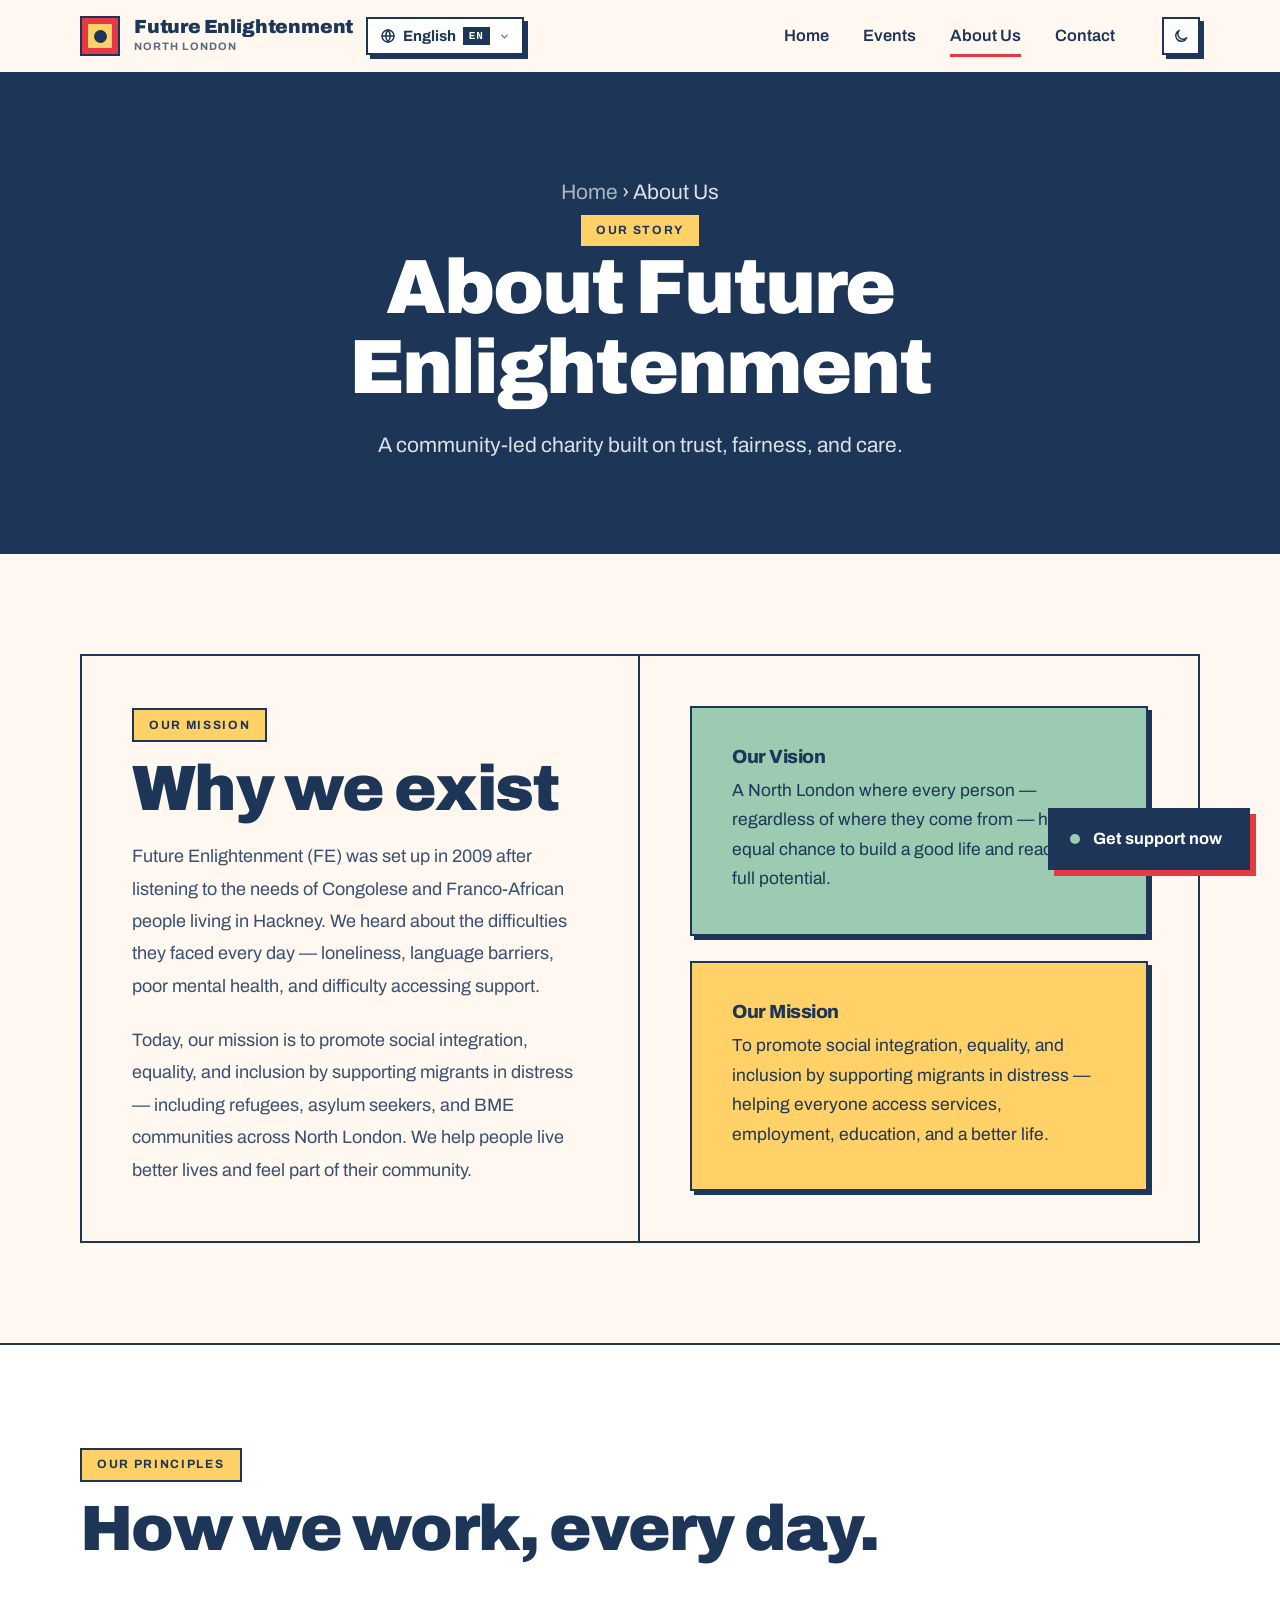
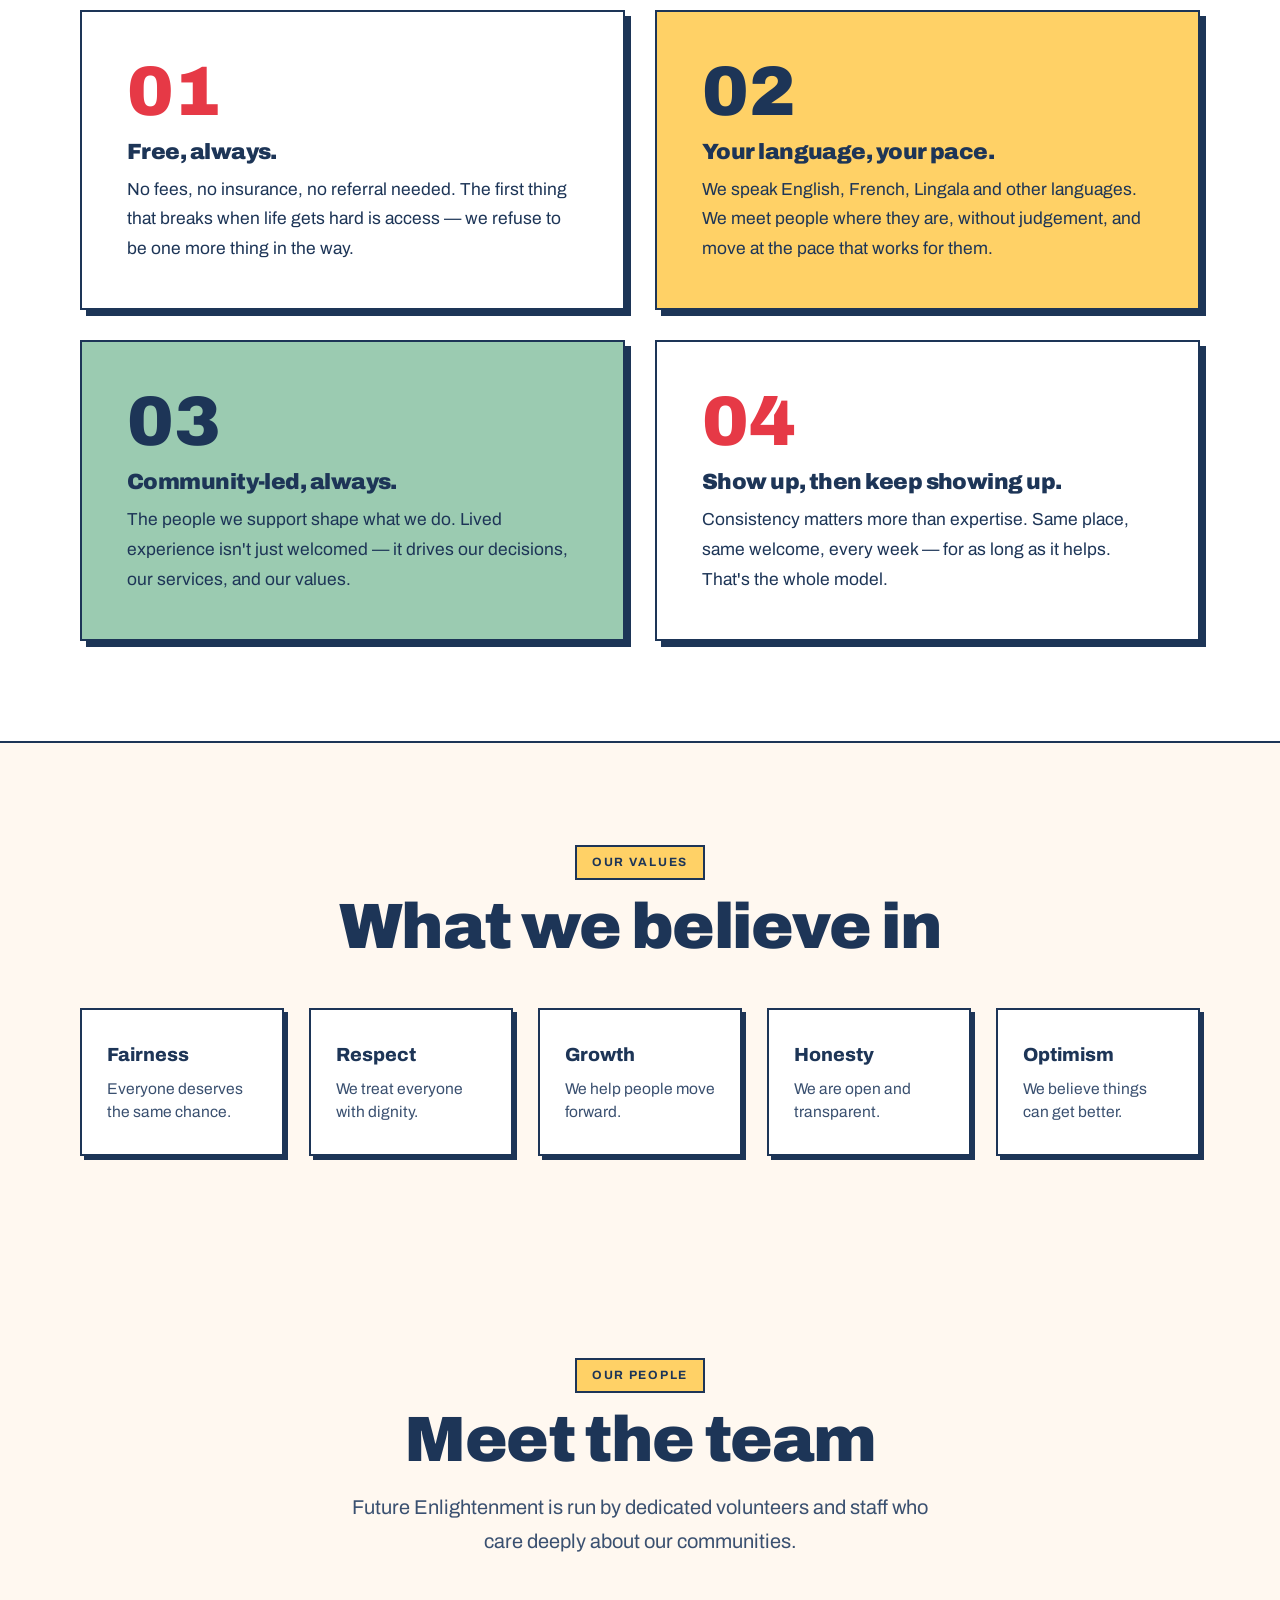
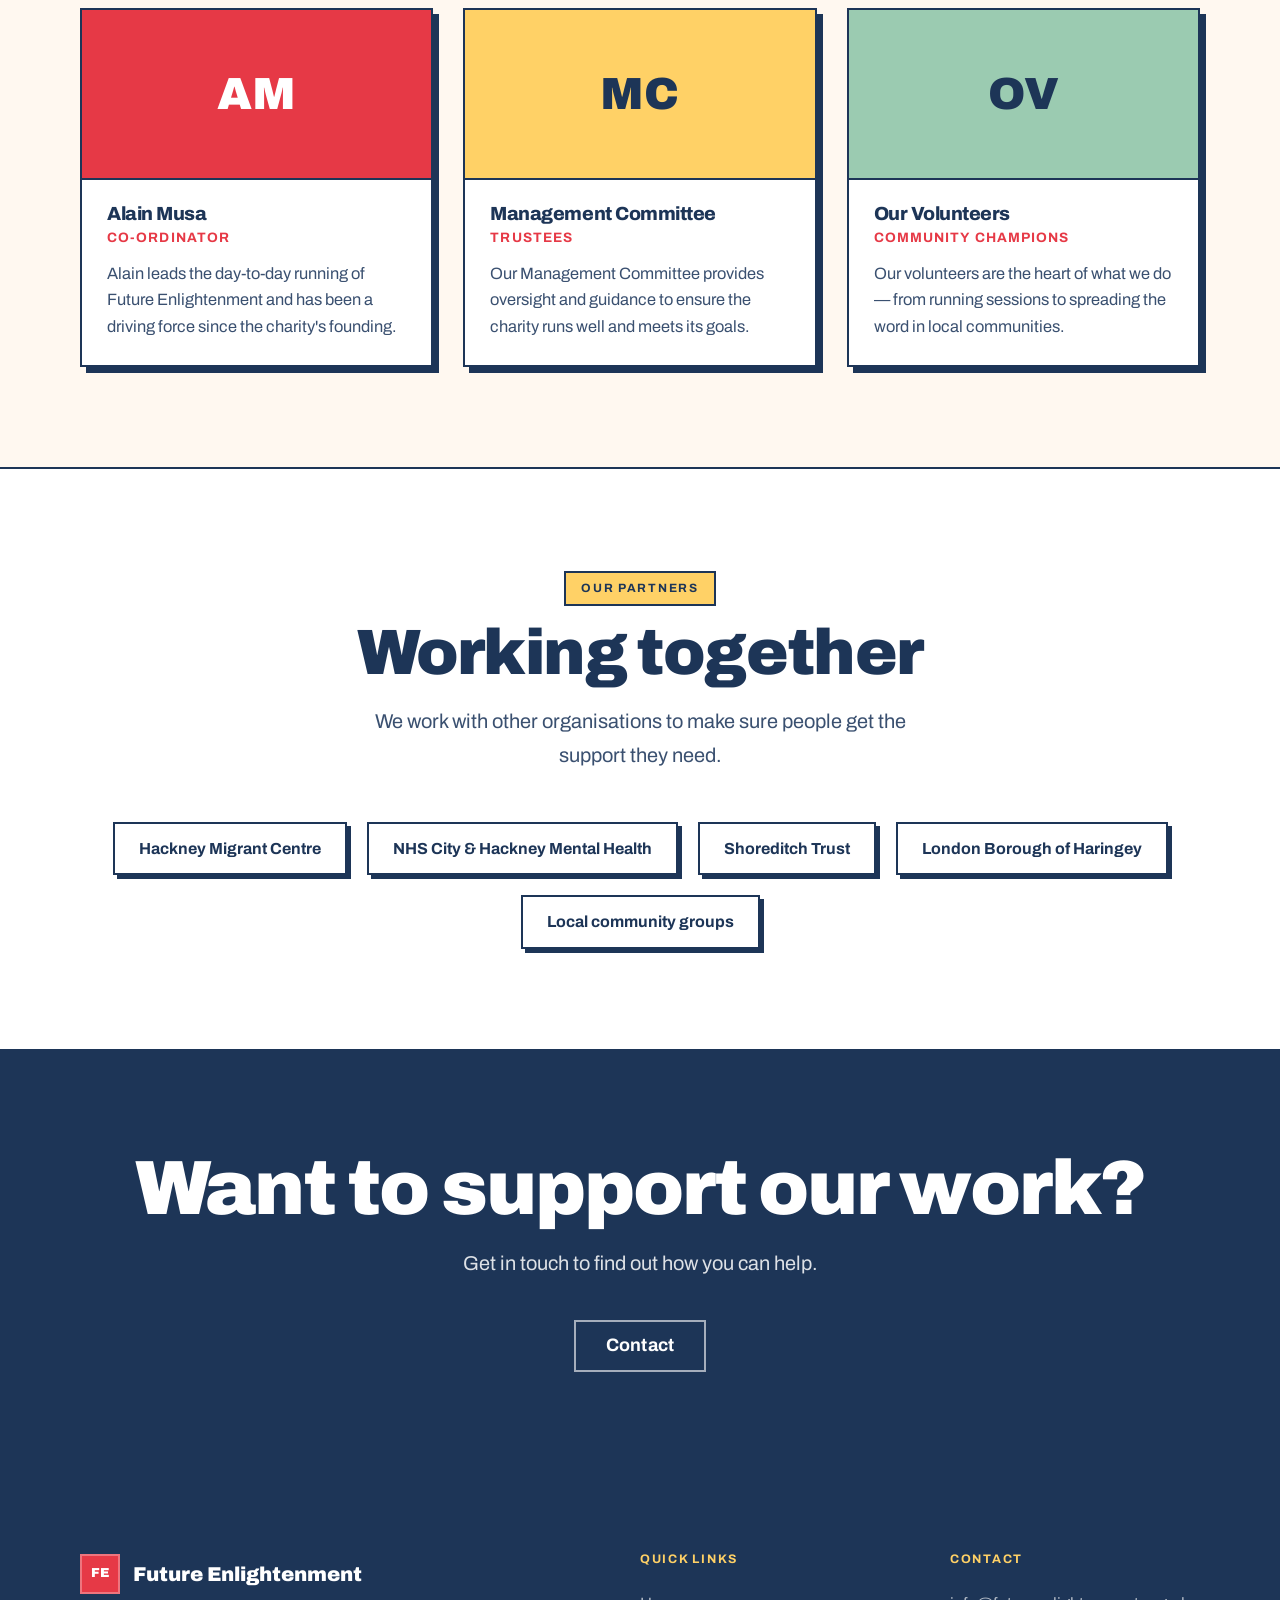
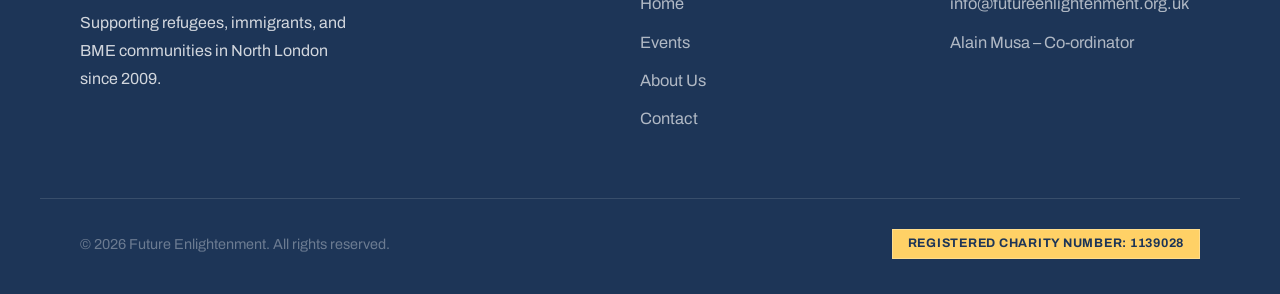
==== about.html @ 62caa4d7 "Accessibility: color contrast fixes and skip-to-content link Color scheme (WCAG AA compliance): - Ad" ====
<!DOCTYPE html>
<html lang="en">
<head>
  <meta charset="UTF-8" />
  <meta name="viewport" content="width=device-width, initial-scale=1.0" />
  <meta name="description" content="About Future Enlightenment – our story, our values, and the people behind the charity supporting vulnerable communities in North London." />
  <title>About Us – Future Enlightenment</title>
  <link rel="preconnect" href="https://fonts.googleapis.com" />
  <link rel="preconnect" href="https://fonts.gstatic.com" crossorigin />
  <link href="https://fonts.googleapis.com/css2?family=Archivo:wght@400;600;700;800;900&display=swap" rel="stylesheet" />
  <link rel="stylesheet" href="css/style.css?v=4" />
</head>
<body>
  <a class="skip-link" href="#main-content">Skip to main content</a>

  <header class="site-header">
    <nav class="main-nav" aria-label="Main navigation">
      <div class="nav-left">
        <a href="index.html" class="nav-brand" aria-label="Future Enlightenment – Home">
          <span class="brand-mark" aria-hidden="true"></span>
          <span class="brand-name-wrap">
            <span class="brand-name">Future Enlightenment</span>
            <span class="brand-tagline" data-i18n="nav_tagline">North London</span>
          </span>
        </a>
        <div class="lang-switcher" id="lang-switcher">
          <button class="lang-trigger" id="lang-trigger" aria-haspopup="listbox" aria-expanded="false" aria-label="Language: English" title="Choose your language">
            <svg viewBox="0 0 24 24" width="16" height="16" fill="none" stroke="currentColor" stroke-width="2.2" stroke-linecap="round" stroke-linejoin="round" aria-hidden="true"><circle cx="12" cy="12" r="9"/><path d="M3 12h18"/><path d="M12 3a14 14 0 0 1 0 18"/><path d="M12 3a14 14 0 0 0 0 18"/></svg>
            <span class="lang-native" id="lang-native">English</span>
            <span class="lang-code" id="lang-code" aria-hidden="true">EN</span>
            <svg viewBox="0 0 24 24" width="11" height="11" fill="none" stroke="currentColor" stroke-width="2.8" stroke-linecap="round" stroke-linejoin="round" aria-hidden="true" class="lang-chev"><path d="M6 9l6 6 6-6"/></svg>
          </button>
          <div class="lang-panel" id="lang-panel" role="listbox" aria-label="Choose your language">
            <div class="lang-panel-head">
              <svg viewBox="0 0 24 24" width="13" height="13" fill="none" stroke="currentColor" stroke-width="2.2" stroke-linecap="round" stroke-linejoin="round" aria-hidden="true"><circle cx="12" cy="12" r="9"/><path d="M3 12h18"/><path d="M12 3a14 14 0 0 1 0 18"/><path d="M12 3a14 14 0 0 0 0 18"/></svg>
              <span>Choose your language</span>
            </div>
            <div class="lang-panel-list">
              <button class="lang-option active" data-lang="en" role="option" aria-selected="true" lang="en">
                <span class="lang-option-native">English</span>
                <span class="lang-option-meta">EN · Welcome</span>
                <span class="lang-check" aria-hidden="true"><svg viewBox="0 0 24 24" width="13" height="13" fill="none" stroke="currentColor" stroke-width="3" stroke-linecap="round" stroke-linejoin="round"><path d="M5 13l4 4 10-10"/></svg></span>
              </button>
              <button class="lang-option" data-lang="fr" role="option" aria-selected="false" lang="fr">
                <span class="lang-option-native">Français</span>
                <span class="lang-option-meta">FR · Bienvenue</span>
                <span class="lang-check" aria-hidden="true" style="display:none"><svg viewBox="0 0 24 24" width="13" height="13" fill="none" stroke="currentColor" stroke-width="3" stroke-linecap="round" stroke-linejoin="round"><path d="M5 13l4 4 10-10"/></svg></span>
              </button>
              <button class="lang-option" data-lang="ro" role="option" aria-selected="false" lang="ro">
                <span class="lang-option-native">Română</span>
                <span class="lang-option-meta">RO · Bun venit</span>
                <span class="lang-check" aria-hidden="true" style="display:none"><svg viewBox="0 0 24 24" width="13" height="13" fill="none" stroke="currentColor" stroke-width="3" stroke-linecap="round" stroke-linejoin="round"><path d="M5 13l4 4 10-10"/></svg></span>
              </button>
              <button class="lang-option" data-lang="pl" role="option" aria-selected="false" lang="pl">
                <span class="lang-option-native">Polski</span>
                <span class="lang-option-meta">PL · Witamy</span>
                <span class="lang-check" aria-hidden="true" style="display:none"><svg viewBox="0 0 24 24" width="13" height="13" fill="none" stroke="currentColor" stroke-width="3" stroke-linecap="round" stroke-linejoin="round"><path d="M5 13l4 4 10-10"/></svg></span>
              </button>
              <button class="lang-option" data-lang="el" role="option" aria-selected="false" lang="el">
                <span class="lang-option-native">Ελληνικά</span>
                <span class="lang-option-meta">EL · Καλώς ήρθατε</span>
                <span class="lang-check" aria-hidden="true" style="display:none"><svg viewBox="0 0 24 24" width="13" height="13" fill="none" stroke="currentColor" stroke-width="3" stroke-linecap="round" stroke-linejoin="round"><path d="M5 13l4 4 10-10"/></svg></span>
              </button>
              <button class="lang-option" data-lang="ln" role="option" aria-selected="false" lang="ln">
                <span class="lang-option-native">Lingála</span>
                <span class="lang-option-meta">LN · Boyei bolamu</span>
                <span class="lang-check" aria-hidden="true" style="display:none"><svg viewBox="0 0 24 24" width="13" height="13" fill="none" stroke="currentColor" stroke-width="3" stroke-linecap="round" stroke-linejoin="round"><path d="M5 13l4 4 10-10"/></svg></span>
              </button>
            </div>
          </div>
        </div>
      </div>

      <div class="nav-panel" id="nav-panel">
        <ul class="nav-links-row" role="list">
          <li><a href="index.html"   class="nav-link" data-i18n="nav_home">Home</a></li>
          <li><a href="events.html"  class="nav-link" data-i18n="nav_events">Events</a></li>
          <li><a href="about.html"   class="nav-link" data-i18n="nav_about">About Us</a></li>
          <li><a href="contact.html" class="nav-link" data-i18n="nav_contact">Contact</a></li>
        </ul>
      </div>

      <div class="nav-right">
        <button id="contrast-toggle" class="theme-toggle" aria-label="Switch to dark mode">
          <svg class="icon-moon" viewBox="0 0 24 24" width="16" height="16" fill="none" stroke="currentColor" stroke-width="2.2" stroke-linecap="round" stroke-linejoin="round" aria-hidden="true"><path d="M20.5 14.5A8.5 8.5 0 1 1 9.5 3.5a7 7 0 0 0 11 11Z"/></svg>
          <svg class="icon-sun" viewBox="0 0 24 24" width="16" height="16" fill="none" stroke="currentColor" stroke-width="2.2" stroke-linecap="round" stroke-linejoin="round" aria-hidden="true"><circle cx="12" cy="12" r="4.5"/><path d="M12 2.5v2M12 19.5v2M4.5 12h-2M21.5 12h-2M5.6 5.6l1.4 1.4M17 17l1.4 1.4M5.6 18.4l1.4-1.4M17 7l1.4-1.4"/></svg>
        </button>
        <button id="nav-toggle" class="nav-hamburger" aria-expanded="false" aria-controls="nav-panel" aria-label="Open menu">
          <span></span>
        </button>
      </div>
    </nav>
  </header>

  <main id="main-content" tabindex="-1">

    <div class="page-hero">
      <div class="page-hero-inner">
        <nav aria-label="Breadcrumb">
          <p class="breadcrumb"><a href="index.html">Home</a> › <span data-i18n="nav_about">About Us</span></p>
        </nav>
        <span class="page-eyebrow" data-i18n="about_badge">Our Story</span>
        <h1 data-i18n="about_h1">About Future Enlightenment</h1>
        <p data-i18n="about_p">A community-led charity built on trust, fairness, and care.</p>
      </div>
    </div>

    <!-- Mission -->
    <section class="section" aria-labelledby="mission-heading">
      <div class="container">
        <div class="two-col">
          <div>
            <span class="section-eyebrow" data-i18n="about_mission_label">Our Mission</span>
            <h2 class="section-title" id="mission-heading" data-i18n="about_mission_title">Why we exist</h2>
            <p style="color:var(--ink-soft);margin-bottom:1.1rem;line-height:1.8;font-size:0.9rem;" data-i18n="about_mission_text1">Future Enlightenment (FE) was set up in 2009 after listening to the needs of Congolese and Franco-African people living in Hackney. We heard about the difficulties they faced every day — loneliness, language barriers, poor mental health, and difficulty accessing support.</p>
            <p style="color:var(--ink-soft);line-height:1.8;font-size:0.9rem;" data-i18n="about_mission_text2">Today, we work across North London to help vulnerable and disadvantaged people — whatever their background — to live better lives and feel part of their community.</p>
          </div>
          <div style="display:flex;flex-direction:column;gap:1.25rem;">
            <div style="background:var(--mint);border:2px solid var(--ink);padding:2rem;box-shadow:var(--sh-sm);color:var(--on-warm);">
              <h3 style="font-size:0.95rem;font-weight:800;margin-bottom:0.5rem;" data-i18n="about_vision_title">Our Vision</h3>
              <p style="font-size:0.87rem;line-height:1.7;" data-i18n="about_vision_text">A North London where every person — regardless of where they come from — has an equal chance to build a good life and reach their full potential.</p>
            </div>
            <div style="background:var(--butter);border:2px solid var(--ink);padding:2rem;box-shadow:var(--sh-sm);color:var(--on-warm);">
              <h3 style="font-size:0.95rem;font-weight:800;margin-bottom:0.5rem;" data-i18n="about_mission_label">Our Mission</h3>
              <p style="font-size:0.87rem;line-height:1.7;" data-i18n="about_mission_box_text">To promote social integration, equality, and inclusion by supporting migrants in distress — helping everyone access services, employment, education, and a better life.</p>
            </div>
          </div>
        </div>
      </div>
    </section>

    <!-- Our four principles -->
    <section class="section bg-paper" aria-labelledby="principles-heading">
      <div class="container">
        <div style="margin-bottom:2.5rem;">
          <span class="section-eyebrow" data-i18n="about_principles_eyebrow">Our Principles</span>
          <h2 class="section-title" id="principles-heading" data-i18n="about_principles_title">How we work, every day.</h2>
        </div>
        <div class="principles-grid">
          <div class="principle-card" style="background:var(--paper);color:var(--ink);">
            <div class="principle-num">01</div>
            <h3 data-i18n="about_principle1_title">Free, always.</h3>
            <p data-i18n="about_principle1_text">No fees, no insurance, no referral needed. The first thing that breaks when life gets hard is access — we refuse to be one more thing in the way.</p>
          </div>
          <div class="principle-card bg-butter" style="background:var(--butter);color:var(--on-warm);">
            <div class="principle-num">02</div>
            <h3 data-i18n="about_principle2_title">Your language, your pace.</h3>
            <p data-i18n="about_principle2_text">We speak English, French, Lingala and other languages. We meet people where they are, without judgement, and move at the pace that works for them.</p>
          </div>
          <div class="principle-card bg-mint" style="background:var(--mint);color:var(--on-warm);">
            <div class="principle-num">03</div>
            <h3 data-i18n="about_principle3_title">Community-led, always.</h3>
            <p data-i18n="about_principle3_text">The people we support shape what we do. Lived experience isn't just welcomed — it drives our decisions, our services, and our values.</p>
          </div>
          <div class="principle-card" style="background:var(--paper);color:var(--ink);">
            <div class="principle-num">04</div>
            <h3 data-i18n="about_principle4_title">Show up, then keep showing up.</h3>
            <p data-i18n="about_principle4_text">Consistency matters more than expertise. Same place, same welcome, every week — for as long as it helps. That's the whole model.</p>
          </div>
        </div>
      </div>
    </section>

    <!-- Values -->
    <section class="section" aria-labelledby="values-heading">
      <div class="container">
        <div class="text-center">
          <span class="section-eyebrow" data-i18n="about_values_label">Our Values</span>
          <h2 class="section-title" id="values-heading" data-i18n="about_values_title">What we believe in</h2>
        </div>
        <div class="values-grid" role="list">
          <div class="value-card" role="listitem"><strong data-i18n="about_val1_name">Fairness</strong><span data-i18n="about_val1_desc">Everyone deserves the same chance.</span></div>
          <div class="value-card" role="listitem"><strong data-i18n="about_val2_name">Respect</strong><span data-i18n="about_val2_desc">We treat everyone with dignity.</span></div>
          <div class="value-card" role="listitem"><strong data-i18n="about_val3_name">Growth</strong><span data-i18n="about_val3_desc">We help people move forward.</span></div>
          <div class="value-card" role="listitem"><strong data-i18n="about_val4_name">Honesty</strong><span data-i18n="about_val4_desc">We are open and transparent.</span></div>
          <div class="value-card" role="listitem"><strong data-i18n="about_val5_name">Optimism</strong><span data-i18n="about_val5_desc">We believe things can get better.</span></div>
        </div>
      </div>
    </section>

    <!-- Team -->
    <section class="section" aria-labelledby="team-heading">
      <div class="container">
        <div class="text-center">
          <span class="section-eyebrow" data-i18n="about_team_label">Our People</span>
          <h2 class="section-title" id="team-heading" data-i18n="about_team_title">Meet the team</h2>
          <p class="section-subtitle" data-i18n="about_team_sub">Future Enlightenment is run by dedicated volunteers and staff who care deeply about our communities.</p>
        </div>
        <div class="team-grid" role="list">
          <article class="team-card" role="listitem">
            <div class="team-avatar" aria-hidden="true">AM</div>
            <div class="team-card-body">
              <h3 data-i18n="about_member1_name">Alain Musa</h3>
              <div class="team-role" data-i18n="about_member1_role">Co-ordinator</div>
              <p data-i18n="about_member1_bio">Alain leads the day-to-day running of Future Enlightenment and has been a driving force since the charity's founding.</p>
            </div>
          </article>
          <article class="team-card" role="listitem">
            <div class="team-avatar" style="background:var(--butter);color:var(--on-warm);" aria-hidden="true">MC</div>
            <div class="team-card-body">
              <h3 data-i18n="about_member2_name">Management Committee</h3>
              <div class="team-role" data-i18n="about_member2_role">Trustees</div>
              <p data-i18n="about_member2_bio">Our Management Committee provides oversight and guidance to ensure the charity runs well and meets its goals.</p>
            </div>
          </article>
          <article class="team-card" role="listitem">
            <div class="team-avatar" style="background:var(--mint);color:var(--on-warm);" aria-hidden="true">OV</div>
            <div class="team-card-body">
              <h3 data-i18n="about_member3_name">Our Volunteers</h3>
              <div class="team-role" data-i18n="about_member3_role">Community Champions</div>
              <p data-i18n="about_member3_bio">Our volunteers are the heart of what we do — from running sessions to spreading the word in local communities.</p>
            </div>
          </article>
        </div>
      </div>
    </section>

    <!-- Partners -->
    <section class="section section-alt" aria-labelledby="partners-heading">
      <div class="container text-center">
        <span class="section-eyebrow" data-i18n="about_partners_label">Our Partners</span>
        <h2 class="section-title" id="partners-heading" data-i18n="about_partners_title">Working together</h2>
        <p class="section-subtitle" data-i18n="about_partners_sub">We work with other organisations to make sure people get the support they need.</p>
        <div class="partners-list" role="list">
          <div class="partner-badge" role="listitem">Hackney Migrant Centre</div>
          <div class="partner-badge" role="listitem">NHS City &amp; Hackney Mental Health</div>
          <div class="partner-badge" role="listitem">Shoreditch Trust</div>
          <div class="partner-badge" role="listitem">London Borough of Haringey</div>
          <div class="partner-badge" role="listitem">Local community groups</div>
        </div>
      </div>
    </section>

    <!-- CTA -->
    <div class="cta-banner">
      <h2 data-i18n="about_cta_title">Want to support our work?</h2>
      <p data-i18n="about_cta_text">Get in touch to find out how you can help.</p>
      <div class="cta-banner-btns">
        <a href="contact.html" class="btn btn-outline" data-i18n="nav_contact">Contact Us</a>
      </div>
    </div>

  </main>

  <a href="contact.html" class="sticky-help" aria-label="Get support – contact us">
    <span class="dot" aria-hidden="true"></span>
    <span data-i18n="home_cta_support">Get support now</span>
  </a>

  <footer class="site-footer">
    <div class="footer-grid">
      <div class="footer-brand">
        <div class="footer-logo"><div class="footer-logo-icon" aria-hidden="true">FE</div>Future Enlightenment</div>
        <p data-i18n="footer_tagline">Supporting refugees, immigrants, and BME communities in North London since 2009.</p>
      </div>
      <div class="footer-col">
        <h4 data-i18n="footer_links">Quick Links</h4>
        <a href="index.html"   data-i18n="nav_home">Home</a>
        <a href="events.html"  data-i18n="nav_events">Events</a>
        <a href="about.html"   data-i18n="nav_about">About Us</a>
        <a href="contact.html" data-i18n="nav_contact">Contact</a>
      </div>
      <div class="footer-col">
        <h4 data-i18n="footer_contact">Contact</h4>
        <a href="mailto:info@futureenlightenment.org.uk">info@futureenlightenment.org.uk</a>
        <a href="contact.html">Alain Musa – Co-ordinator</a>
      </div>
    </div>
    <div class="footer-bottom">
      <span data-i18n="footer_copy">© 2026 Future Enlightenment. All rights reserved.</span>
      <span class="footer-charity-num" data-i18n="footer_reg">Registered charity: 1139028</span>
    </div>
  </footer>

  <script src="js/translations.js?v=2"></script>
  <script src="js/main.js?v=2"></script>
</body>
</html>
---- css/style.css ----
/* =======================================================
   Future Enlightenment — Design System 2026
   Bold blocks · Hard shadows · Warm palette · Dark mode
   ======================================================= */

/* ---- TOKENS ---- */
:root {
  --bg:        #FFF8F0;
  --ink:       #1D3557;
  --ink-soft:  #3A5070;
  --red:       #E63946;
  --red-deep:  #C42836;  /* darker red — white text passes WCAG AA (5.7:1) */
  --butter:    #FFD166;
  --mint:      #9BCBB1;
  --paper:     #FFFFFF;
  --deep:      #1D3557;
  --muted:     rgba(29,53,87,0.72);  /* WCAG AA on cream (4.6:1) */
  --on-accent: #FFFFFF;
  --on-warm:   #1D3557;
  --stripe:    rgba(29,53,87,0.06);
  --sh:        6px 6px 0 var(--ink);
  --sh-sm:     4px 4px 0 var(--ink);
  --sh-lg:     8px 8px 0 var(--ink);
  --t:         0.15s ease;
  --font-d:    'Archivo', 'DM Serif Display', serif;
  --font-b:    'Archivo', 'Inter', system-ui, sans-serif;
}

[data-theme="dark"] {
  --bg:       #0E1520;
  --ink:      #F5EFE3;
  --ink-soft: #C8C2B5;
  --paper:    #18222F;
  --deep:     #050B14;
  --muted:    rgba(245,239,227,0.55);
  --stripe:   rgba(245,239,227,0.08);
}

/* ---- RESET ---- */
*, *::before, *::after { box-sizing: border-box; margin: 0; padding: 0; }
html { scroll-behavior: smooth; font-size: 20px; }
body {
  font-family: var(--font-b);
  background: var(--bg);
  color: var(--ink);
  line-height: 1.6;
  -webkit-font-smoothing: antialiased;
}
img { max-width: 100%; display: block; }
a { color: inherit; }
button { font-family: inherit; cursor: pointer; }

/* ---- SKIP LINK ---- */
/* Invisible until Tab is pressed; slides into view for keyboard/screen-reader users */
.skip-link {
  position: fixed;
  top: -100px;
  left: 12px;
  z-index: 9999;
  background: var(--ink);
  color: var(--bg);
  padding: 12px 20px;
  border: 2px solid var(--ink);
  box-shadow: 4px 4px 0 var(--butter);
  font-family: var(--font-b);
  font-weight: 700;
  font-size: 0.75rem;
  letter-spacing: 0.02em;
  text-decoration: none;
  transition: top 0.18s cubic-bezier(.5,.1,.3,1);
}
.skip-link:focus,
.skip-link:focus-visible {
  top: 12px;
  outline: 3px solid var(--butter);
  outline-offset: 3px;
}
#main-content:focus { outline: none; }

/* ---- TYPOGRAPHY ---- */
h1, h2, h3, h4 {
  font-family: var(--font-d);
  font-weight: 900;
  line-height: 0.95;
  letter-spacing: -0.025em;
  text-wrap: balance;
  margin: 0;
}
p, li { text-wrap: pretty; }

/* ---- LAYOUT ---- */
.container {
  width: 100%;
  max-width: 1200px;
  margin: 0 auto;
  padding: 0 2rem;
}
@media (max-width: 640px) { .container { padding: 0 1.25rem; } }

/* ---- BUTTONS ---- */
.btn {
  display: inline-flex; align-items: center; justify-content: center;
  gap: 0.4rem; min-height: 52px; padding: 0 1.5rem;
  border: 2px solid var(--ink); background: var(--red-deep);
  color: var(--on-accent); font-family: var(--font-b);
  font-weight: 700; font-size: 0.9rem; letter-spacing: 0.01em;
  border-radius: 0; box-shadow: var(--sh); text-decoration: none;
  transition: transform var(--t), box-shadow var(--t); white-space: nowrap;
}
.btn:hover  { transform: translate(-2px,-2px); box-shadow: var(--sh-lg); }
.btn:active { transform: translate(2px,2px);   box-shadow: none; }
.btn-primary  { background: var(--red-deep); color: var(--on-accent); }
.btn-secondary { background: var(--paper); color: var(--ink); }
.btn-ghost    { background: transparent; color: var(--ink); box-shadow: none; }
.btn-ghost:hover { background: var(--red-deep); color: var(--on-accent); border-color: var(--red-deep); transform: none; box-shadow: none; }
.btn-outline  { background: transparent; color: var(--on-accent); border-color: rgba(255,255,255,0.6); box-shadow: none; }
.btn-outline:hover { background: rgba(255,255,255,0.15); color: var(--on-accent); transform: none; }
.btn-green    { background: var(--mint); color: var(--on-warm); }
.btn-sm { min-height: 42px; padding: 0 1rem; font-size: 0.82rem; box-shadow: var(--sh-sm); }
.btn-sm:hover { box-shadow: var(--sh); }

/* ---- FOCUS RINGS — visible for keyboard/switch users ---- */
.btn:focus-visible,
.btn-sm:focus-visible,
.btn-ghost:focus-visible,
.btn-outline:focus-visible,
.nav-link:focus-visible,
.nav-hamburger:focus-visible,
.lang-trigger:focus-visible,
.lang-option:focus-visible,
.theme-toggle:focus-visible,
.sticky-help:focus-visible,
button:focus-visible,
a:focus-visible,
input:focus-visible,
textarea:focus-visible,
select:focus-visible {
  outline: 3px solid var(--butter);
  outline-offset: 3px;
  z-index: 1;
}

/* ---- EYEBROW ---- */
.eyebrow, .section-eyebrow, .page-eyebrow {
  display: inline-block;
  background: var(--butter); color: var(--on-warm);
  border: 2px solid var(--ink);
  padding: 0.28rem 0.75rem;
  font-size: 0.6rem; font-weight: 700;
  text-transform: uppercase; letter-spacing: 0.14em;
  font-family: var(--font-b);
}

/* ---- ICON TOGGLE ---- */
.icon-sun { display: none; }
[data-theme="dark"] .icon-moon { display: none; }
[data-theme="dark"] .icon-sun  { display: block; }

/* ==============================================
   NAVIGATION
   ============================================== */
.site-header {
  position: sticky; top: 0; z-index: 50;
  background: var(--bg);
  border-bottom: 2px solid var(--ink);
}
.main-nav {
  max-width: 1200px; margin: 0 auto; padding: 0 2rem;
  display: flex; align-items: center;
  justify-content: space-between;
  gap: 1.5rem; min-height: 72px;
}
.nav-left {
  display: flex; align-items: center; gap: 0.65rem; flex-shrink: 0;
}
.nav-brand {
  display: flex; align-items: center; gap: 0.7rem;
  text-decoration: none; color: var(--ink);
}
.brand-mark {
  width: 40px; height: 40px; background: var(--red);
  border: 2px solid var(--ink); position: relative; flex-shrink: 0;
}
.brand-mark::after {
  content: ''; position: absolute; inset: 6px; background: var(--butter);
}
.brand-mark::before {
  content: ''; position: absolute;
  left: 12px; top: 12px; width: 13px; height: 13px;
  background: var(--ink); border-radius: 50%; z-index: 2;
}
.brand-name-wrap { display: flex; flex-direction: column; }
.brand-name {
  font-family: var(--font-d); font-weight: 900; font-size: 0.95rem;
  letter-spacing: -0.01em; line-height: 1.1; color: var(--ink);
}
.brand-tagline {
  font-size: 0.54rem; font-weight: 700; letter-spacing: 0.1em;
  text-transform: uppercase; color: var(--muted);
}
.theme-toggle {
  display: inline-flex; align-items: center; justify-content: center;
  width: 38px; height: 38px;
  border: 2px solid var(--ink); background: var(--paper);
  color: var(--ink); padding: 0;
  box-shadow: var(--sh-sm);
  transition: transform var(--t), box-shadow var(--t);
}
.theme-toggle:hover { transform: translate(-1px,-1px); box-shadow: var(--sh); }
[data-theme="dark"] .theme-toggle { background: var(--butter); color: var(--on-warm); }

.nav-panel {
  display: flex; align-items: center;
  gap: 0.5rem; flex: 1; justify-content: flex-end;
}
.nav-links-row {
  display: flex; align-items: center; gap: 0; list-style: none;
}
.nav-link {
  display: block; padding: 0.5rem 0.85rem;
  font-weight: 600; font-size: 0.82rem; color: var(--ink);
  text-decoration: none; position: relative;
}
.nav-link::after {
  content: ''; position: absolute;
  left: 0.85rem; right: 0.85rem; bottom: 2px;
  height: 3px; background: var(--red);
  transform: scaleX(0); transform-origin: left;
  transition: transform 0.18s ease;
}
.nav-link:hover::after, .nav-link.active::after { transform: scaleX(1); }
.nav-right {
  display: inline-flex; align-items: center; gap: 0.5rem; flex-shrink: 0;
}
.nav-hamburger {
  display: none; width: 38px; height: 38px;
  border: 2px solid var(--ink); background: var(--bg);
  padding: 0; align-items: center; justify-content: center; flex-shrink: 0;
}
.nav-hamburger span,
.nav-hamburger span::before,
.nav-hamburger span::after {
  display: block; width: 18px; height: 2px;
  background: var(--ink); position: relative;
}
.nav-hamburger span::before,
.nav-hamburger span::after {
  content: ''; position: absolute; left: 0;
}
.nav-hamburger span::before { top: -5px; }
.nav-hamburger span::after  { top: 5px; }

/* ---- LANGUAGE SWITCHER ---- */
.lang-switcher { position: relative; display: inline-flex; }
.lang-trigger {
  display: inline-flex; align-items: center; gap: 7px;
  height: 38px; padding: 0 12px;
  background: var(--paper); color: var(--ink);
  border: 2px solid var(--ink); box-shadow: var(--sh-sm);
  font-family: var(--font-b); font-weight: 700; font-size: 0.75rem;
  cursor: pointer; transition: transform var(--t), box-shadow var(--t);
}
.lang-trigger:hover { transform: translate(-1px,-1px); box-shadow: var(--sh); }
.lang-trigger:active { transform: translate(1px,1px); box-shadow: none; }
.lang-trigger[aria-expanded="true"] { background: var(--butter); color: var(--on-warm); }
.lang-native { font-weight: 700; letter-spacing: -0.005em; line-height: 1; }
.lang-code {
  font-family: ui-monospace, monospace; font-size: 0.55rem; font-weight: 700;
  letter-spacing: 0.08em; padding: 3px 6px; background: var(--ink); color: var(--paper);
}
.lang-trigger[aria-expanded="true"] .lang-code { background: var(--on-warm); color: var(--butter); }
.lang-chev { margin-left: 2px; transition: transform 0.15s ease; opacity: 0.7; flex-shrink: 0; }
.lang-trigger[aria-expanded="true"] .lang-chev { transform: rotate(180deg); }

.lang-panel {
  display: none;
  position: absolute; top: calc(100% + 6px); left: 0;
  z-index: 60; min-width: 280px;
  background: var(--paper); border: 2px solid var(--ink); box-shadow: var(--sh-lg);
}
.lang-panel.is-open {
  display: block;
  animation: langIn 0.18s ease forwards;
}
@keyframes langIn {
  from { opacity: 0; transform: translateY(-6px); }
  to   { opacity: 1; transform: translateY(0); }
}
.lang-panel-head {
  display: flex; align-items: center; gap: 8px; padding: 10px 14px;
  border-bottom: 2px solid var(--ink); background: var(--ink); color: var(--paper);
  font-family: ui-monospace, monospace; font-size: 0.55rem; font-weight: 700;
  letter-spacing: 0.16em; text-transform: uppercase;
}
.lang-panel-list { display: flex; flex-direction: column; }
.lang-option {
  display: grid; grid-template-columns: 1fr auto; align-items: baseline;
  gap: 12px; padding: 11px 14px;
  background: transparent; border: none; border-bottom: 1px solid var(--stripe);
  color: var(--ink); text-align: left; font-family: var(--font-b); cursor: pointer;
  transition: background 0.1s ease, padding-left 0.1s ease; position: relative;
}
.lang-option:last-child { border-bottom: none; }
.lang-option:hover { background: var(--bg); padding-left: 20px; }
.lang-option.active { background: var(--butter); color: var(--on-warm); }
.lang-option-native {
  grid-column: 1; font-family: var(--font-d); font-weight: 900;
  font-size: 1.1rem; letter-spacing: -0.01em; line-height: 1.1; display: block;
}
.lang-option-meta {
  grid-column: 1; grid-row: 2; font-family: ui-monospace, monospace;
  font-size: 0.55rem; letter-spacing: 0.1em; text-transform: uppercase;
  color: var(--ink-soft); margin-top: 4px;
}
.lang-option.active .lang-option-meta { color: var(--on-warm); opacity: 0.75; }
.lang-check {
  grid-column: 2; grid-row: 1 / span 2; align-self: center;
  display: inline-flex; width: 26px; height: 26px;
  background: var(--red); color: var(--on-accent);
  border: 2px solid var(--ink); align-items: center; justify-content: center;
}

/* ---- LANGUAGE BANNER ---- */
.lang-banner {
  background: var(--butter); color: var(--on-warm);
  border-bottom: 2px solid var(--ink);
  animation: langBannerIn 0.32s cubic-bezier(.5,.1,.3,1) both;
}
@keyframes langBannerIn {
  from { transform: translateY(-100%); opacity: 0; }
  to   { transform: translateY(0); opacity: 1; }
}
.lang-banner-inner {
  display: flex; align-items: center; gap: 14px; padding: 12px 2rem; flex-wrap: wrap;
  max-width: 1200px; margin: 0 auto;
}
.lang-banner-globe {
  width: 36px; height: 36px; border: 2px solid var(--ink); background: var(--paper);
  color: var(--ink); display: inline-flex; align-items: center; justify-content: center; flex-shrink: 0;
}
.lang-banner-text { flex: 1; min-width: 180px; display: flex; flex-direction: column; gap: 2px; line-height: 1.3; }
.lang-banner-native { font-family: var(--font-d); font-weight: 900; font-size: 1.05rem; letter-spacing: -0.01em; }
.lang-banner-offer { font-size: 0.78rem; font-weight: 600; }
.lang-banner-actions { display: inline-flex; align-items: center; gap: 8px; }
.lang-banner-close {
  width: 34px; height: 34px; background: transparent; border: 2px solid var(--ink);
  color: var(--ink); cursor: pointer; display: inline-flex; align-items: center; justify-content: center;
  transition: transform var(--t), box-shadow var(--t);
}
.lang-banner-close:hover { transform: translate(-1px,-1px); box-shadow: var(--sh-sm); }

@media (max-width: 860px) {
  .nav-panel {
    position: fixed; inset: 72px 0 0 0;
    flex-direction: column; align-items: stretch; justify-content: flex-start;
    background: var(--bg); border-top: 2px solid var(--ink);
    padding: 1.5rem; gap: 0;
    transform: translateX(100%);
    transition: transform 0.25s ease;
    overflow-y: auto; z-index: 49;
  }
  .nav-panel.open { transform: translateX(0); }
  .nav-links-row { flex-direction: column; align-items: stretch; }
  .nav-link {
    font-size: 1.1rem; padding: 0.9rem 0.5rem;
    border-bottom: 1px solid var(--stripe); min-height: 3rem;
  }
  .nav-link::after { display: none; }
  .nav-hamburger { display: inline-flex; }
  /* Compact lang trigger on mobile: hide native label */
  .lang-native { display: none; }
  .lang-trigger { padding: 0 10px; gap: 6px; }
  .lang-panel { left: 0; right: auto; min-width: 260px; }
  .lang-banner-text { min-width: 0; flex: 1 1 100%; order: 2; }
  .lang-banner-actions { flex-wrap: wrap; }
}
@media (max-width: 640px) {
  .main-nav { padding: 0 1.25rem; }
  .lang-banner-inner { padding: 12px 1.25rem; }
}

/* hide old nav artefacts */
.nav-divider, .nav-controls, .brand-icon, .nav-actions, .lang-select { display: none; }

/* ==============================================
   HERO
   ============================================== */
.hero {
  padding: 5rem 0 4.5rem; overflow: hidden;
}
.hero-inner {
  display: grid; grid-template-columns: 1.15fr 1fr;
  gap: 4rem; align-items: center;
}
.hero-text .eyebrow { margin-bottom: 1.4rem; }
.hero h1 {
  font-size: clamp(2.6rem, 7vw, 5.5rem);
  line-height: 0.95; letter-spacing: -0.03em; margin-bottom: 1.4rem;
}
.h1-highlight {
  background: var(--red); color: var(--on-accent);
  padding: 0 0.2em; display: inline-block; transform: rotate(-0.8deg);
}
.hero p {
  font-size: clamp(0.95rem, 1.8vw, 1.1rem);
  line-height: 1.65; max-width: 520px;
  margin-bottom: 2rem; color: var(--ink-soft);
}
.hero-cta { display: flex; gap: 1rem; flex-wrap: wrap; margin-bottom: 1.75rem; }
.hero-credibility {
  display: flex; align-items: center; gap: 0.75rem;
  font-size: 0.72rem; font-weight: 700; color: var(--muted);
}
.hero-art {
  display: grid; grid-template-columns: 1fr 1fr;
  grid-template-rows: 200px 160px; gap: 1rem;
}
.hero-tile {
  border: 2px solid var(--ink); overflow: hidden; position: relative;
}
.hero-tile-1 {
  grid-column: 1; grid-row: 1;
  box-shadow: 8px 8px 0 var(--red); background: var(--butter);
}
.hero-tile-2 {
  grid-column: 2; grid-row: 1 / 3;
  box-shadow: 8px 8px 0 var(--ink); background: var(--mint);
}
.hero-tile-3 {
  grid-column: 1; grid-row: 2;
  background: var(--red); color: var(--on-accent);
  display: flex; flex-direction: column;
  justify-content: center; align-items: center;
  box-shadow: 8px 8px 0 var(--butter);
}
.hero-tile-1::before, .hero-tile-2::before {
  content: ''; position: absolute; inset: 0;
  background-image: repeating-linear-gradient(45deg, transparent 0 14px, var(--stripe) 14px 16px);
}
.hero-tile-num {
  font-family: var(--font-d); font-weight: 900; font-size: 2.5rem;
  line-height: 1; letter-spacing: -0.025em;
}
.hero-tile-lbl {
  font-size: 0.62rem; font-weight: 700; text-transform: uppercase;
  letter-spacing: 0.1em; margin-top: 0.25rem; opacity: 0.9;
}
@media (max-width: 900px) {
  .hero-inner { grid-template-columns: 1fr; gap: 0; }
  .hero-art { display: none; }
}
@media (max-width: 640px) { .hero { padding: 3.5rem 0 3rem; } }

/* ==============================================
   STATS BAND
   ============================================== */
.stats-band {
  background: var(--paper);
  border-top: 2px solid var(--ink); border-bottom: 2px solid var(--ink);
  padding: 3.5rem 0;
}
.stats-grid {
  display: grid; grid-template-columns: repeat(4,1fr);
  border: 2px solid var(--ink);
}
.stat-item {
  padding: 2rem 1.5rem;
  border-right: 2px solid var(--ink);
  background: var(--paper);
}
.stat-item:last-child { border-right: none; }
.stat-number {
  display: block; font-family: var(--font-d); font-weight: 900;
  font-size: clamp(2.2rem, 5vw, 3.75rem); line-height: 1;
  color: var(--red); letter-spacing: -0.025em;
}
.stat-label {
  display: block; font-size: 0.68rem; font-weight: 700;
  margin-top: 0.55rem; color: var(--ink);
  text-transform: uppercase; letter-spacing: 0.05em;
}
@media (max-width: 720px) {
  .stats-grid { grid-template-columns: 1fr 1fr; }
  .stat-item { border-right: none; border-bottom: 2px solid var(--ink); }
  .stat-item:nth-child(odd) { border-right: 2px solid var(--ink); }
  .stat-item:nth-last-child(-n+2) { border-bottom: none; }
  .stat-number { font-size: 2rem; }
}

/* ==============================================
   SECTIONS
   ============================================== */
.section { padding: 5rem 0; }
.section.tight { padding: 3.5rem 0; }
.section-alt { background: var(--paper); border-top: 2px solid var(--ink); border-bottom: 2px solid var(--ink); }
.bg-cream  { background: var(--bg); }
.bg-paper  { background: var(--paper); border-top: 2px solid var(--ink); border-bottom: 2px solid var(--ink); }
.bg-red    { background: var(--red); color: var(--on-accent); }
.bg-navy   { background: var(--deep); color: var(--on-accent); }
.bg-mint   { background: var(--mint); color: var(--on-warm); }
.bg-butter { background: var(--butter); color: var(--on-warm); }
.text-center { text-align: center; }
.section-title { font-size: clamp(2rem, 5vw, 3.25rem); margin-top: 0.85rem; margin-bottom: 1rem; }
.section-subtitle {
  font-size: 1rem; color: var(--ink-soft);
  max-width: 580px; line-height: 1.7; margin: 0 auto;
}
.text-center .section-subtitle { margin: 0 auto; }

/* ==============================================
   CARD GRID (services)
   ============================================== */
.card-grid {
  display: grid; grid-template-columns: repeat(3,1fr);
  gap: 1.5rem; margin-top: 3rem;
}
.card {
  background: var(--paper); border: 2px solid var(--ink);
  padding: 1.75rem; box-shadow: var(--sh);
  transition: transform var(--t), box-shadow var(--t);
  position: relative;
}
.card::before {
  content: ''; display: block; height: 5px;
  background: var(--red); margin: -1.75rem -1.75rem 1.25rem;
  border-bottom: 2px solid var(--ink);
}
.card:hover { transform: translate(-2px,-2px); box-shadow: var(--sh-lg); }
.card h3 { font-size: 1rem; font-weight: 800; margin-bottom: 0.55rem; line-height: 1.25; }
.card p  { font-size: 0.83rem; color: var(--ink-soft); line-height: 1.7; }
@media (max-width: 860px) { .card-grid { grid-template-columns: 1fr 1fr; } }
@media (max-width: 520px) { .card-grid { grid-template-columns: 1fr; } }

/* ==============================================
   WHO WE HELP — tile redesign
   ============================================== */
.who-section { background: var(--paper); }

.who-header {
  display: grid;
  grid-template-columns: 1.4fr 1fr;
  gap: 3rem;
  align-items: end;
  margin-bottom: 2.5rem;
}
.who-h2 {
  font-size: clamp(2.4rem, 5.4vw, 4.2rem);
  margin-top: 0.9rem;
  line-height: 1;
}
.who-h2-hl {
  background: var(--butter);
  color: var(--on-warm);
  padding: 0 0.3em;
  display: inline-block;
  transform: rotate(-1.5deg);
}
.who-header-side {
  display: flex; flex-direction: column;
  align-items: flex-start; gap: 1.25rem;
  padding-bottom: 0.5rem;
}
.who-header-side p { font-size: 0.95rem; line-height: 1.65; color: var(--ink-soft); margin: 0; }

/* Tile grid — 3 columns × 2 rows */
.who-tiles {
  display: grid;
  grid-template-columns: repeat(3, 1fr);
  gap: 1.1rem;
}
.who-tile {
  position: relative;
  border: 2px solid var(--ink);
  box-shadow: 6px 6px 0 var(--ink);
  padding: 1.4rem 1.5rem 1.6rem;
  display: flex; flex-direction: column;
  min-height: 200px;
  overflow: hidden;
  transition: transform var(--t), box-shadow var(--t);
}
.who-tile:hover { transform: translate(-2px,-2px); box-shadow: 8px 8px 0 var(--ink); }

/* Colour variants */
.who-tile-red    { background: var(--red);    color: var(--on-accent); }
.who-tile-butter { background: var(--butter); color: var(--on-warm); }
.who-tile-mint   { background: var(--mint);   color: var(--on-warm); }
.who-tile-deep   { background: var(--deep);   color: var(--on-accent); }
.who-tile-paper  { background: var(--paper);  color: var(--ink); }

/* Small square marker at top-left */
.who-marker {
  width: 13px; height: 13px;
  background: currentColor;
  opacity: 0.9;
  display: block;
  margin-bottom: 1.1rem;
  flex-shrink: 0;
}
.who-tile-body { margin-top: auto; position: relative; z-index: 1; }
.who-name {
  font-size: clamp(1.15rem, 1.8vw, 1.5rem);
  line-height: 1.1; margin: 0;
  max-width: 16ch;
}

/* Decorative blob — bottom-right corner */
.who-shape {
  position: absolute; right: -10px; bottom: -10px;
  pointer-events: none; opacity: 0.85;
}

/* Coverage strip */
.who-coverage {
  margin-top: 2rem;
  display: flex; align-items: center; gap: 1.75rem; flex-wrap: wrap;
  padding: 1.1rem 1.6rem;
  border: 2px solid var(--ink);
  background: var(--bg);
  box-shadow: 6px 6px 0 var(--ink);
}
.who-coverage-label {
  font-family: ui-monospace, monospace;
  font-size: 0.65rem; letter-spacing: 0.16em;
  text-transform: uppercase; color: var(--ink-soft);
  white-space: nowrap;
}
.who-coverage-list { display: flex; gap: 1.35rem; flex-wrap: wrap; flex: 1; }
.who-coverage-item {
  display: inline-flex; align-items: center; gap: 0.55rem;
  font-weight: 700; font-size: 0.9rem;
}
.who-dot {
  width: 10px; height: 10px;
  background: var(--red);
  border: 2px solid var(--ink);
  display: inline-block; flex-shrink: 0;
}

@media (max-width: 900px) {
  .who-header { grid-template-columns: 1fr; gap: 1.75rem; align-items: start; }
  .who-tiles  { grid-template-columns: repeat(2, 1fr); }
}
@media (max-width: 540px) {
  .who-tiles { grid-template-columns: 1fr; }
  .who-tile  { min-height: 160px; }
}

/* ==============================================
   HELP PATHS (3-up)
   ============================================== */
.help-grid {
  display: grid; grid-template-columns: repeat(3,1fr);
  gap: 1.5rem; margin-top: 3rem;
}
.help-card {
  border: 2px solid var(--ink); padding: 2rem;
  display: flex; flex-direction: column; min-height: 300px;
  box-shadow: var(--sh);
  transition: transform var(--t), box-shadow var(--t);
}
.help-card:hover { transform: translate(-2px,-2px); box-shadow: var(--sh-lg); }
.help-card-num {
  font-family: ui-monospace, monospace; font-size: 0.7rem;
  letter-spacing: 0.1em; color: var(--muted); margin-bottom: 0.9rem;
}
.help-card h3 { font-size: 1.2rem; margin-bottom: 0.65rem; }
.help-card p  { font-size: 0.87rem; line-height: 1.65; flex: 1; margin-bottom: 1.5rem; }
@media (max-width: 860px) { .help-grid { grid-template-columns: 1fr; } }

/* ==============================================
   CTA BANNER
   ============================================== */
.cta-banner {
  background: var(--deep); color: var(--on-accent);
  padding: 5rem 2rem; text-align: center;
  border-top: 2px solid var(--ink);
}
.cta-banner h2 {
  font-size: clamp(2rem, 6vw, 4.5rem);
  margin-bottom: 1rem; color: var(--on-accent);
}
.cta-banner p {
  font-size: 1rem; opacity: 0.85; line-height: 1.7;
  margin-bottom: 2rem; max-width: 540px; margin-left: auto; margin-right: auto;
}
.cta-banner-btns { display: flex; gap: 1rem; justify-content: center; flex-wrap: wrap; }
.cta-banner-inner { /* legacy wrapper */ }

/* ==============================================
   INFO BOX
   ============================================== */
.info-box {
  background: var(--butter); border: 2px solid var(--ink);
  color: var(--on-warm); padding: 1.15rem 1.4rem;
  font-size: 0.88rem; line-height: 1.7;
  box-shadow: var(--sh-sm);
}
.info-box strong { font-weight: 800; color: var(--on-warm); }
.mt-3 { margin-top: 1.75rem; }

/* ==============================================
   PAGE HERO (inner pages)
   ============================================== */
.page-hero, .donate-hero {
  background: var(--deep); color: var(--on-accent);
  padding: 5rem 2rem 4.5rem; text-align: center;
}
.page-hero-inner, .donate-hero-inner {
  max-width: 780px; margin: 0 auto;
}
.page-hero h1, .donate-hero h1 {
  font-size: clamp(2.4rem, 6vw, 4rem); color: var(--on-accent);
  margin-bottom: 0.9rem; line-height: 1.05;
}
.page-hero p, .donate-hero p {
  font-size: 1.05rem; opacity: 0.85; line-height: 1.75;
  max-width: 560px; margin: 0 auto;
}
.breadcrumb { font-size: 0.72rem; opacity: 0.6; margin-bottom: 1.25rem; }
.breadcrumb a { color: rgba(255,255,255,0.75); text-decoration: none; }
.breadcrumb a:hover { color: var(--on-accent); }
@media (max-width: 600px) {
  .page-hero, .donate-hero { padding: 3.5rem 1.25rem 3rem; text-align: left; }
  .page-hero p, .donate-hero p { margin: 0; }
}

/* ==============================================
   TWO-COL
   ============================================== */
.two-col {
  display: grid; grid-template-columns: 1fr 1fr;
  gap: 0; border: 2px solid var(--ink);
}
.two-col > div { padding: 2.5rem; }
.two-col > div:first-child { border-right: 2px solid var(--ink); }
@media (max-width: 720px) {
  .two-col { grid-template-columns: 1fr; }
  .two-col > div:first-child { border-right: none; border-bottom: 2px solid var(--ink); }
}

/* ==============================================
   VALUES
   ============================================== */
.values-grid {
  display: grid; grid-template-columns: repeat(5,1fr);
  gap: 1.25rem; margin-top: 2.5rem;
}
.value-card {
  border: 2px solid var(--ink); padding: 1.5rem 1.25rem;
  box-shadow: var(--sh-sm); background: var(--paper);
  display: flex; flex-direction: column; gap: 0.35rem;
  transition: background var(--t), transform var(--t);
}
.value-card:hover { background: var(--butter); color: var(--on-warm); transform: translate(-2px,-2px); }
.value-card strong { font-size: 0.95rem; font-weight: 800; }
.value-card span   { font-size: 0.78rem; color: var(--ink-soft); line-height: 1.5; }
.value-card:hover span { color: var(--on-warm); }
@media (max-width: 900px) { .values-grid { grid-template-columns: repeat(3,1fr); } }
@media (max-width: 540px) { .values-grid { grid-template-columns: 1fr 1fr; } }

/* ==============================================
   PRINCIPLES (about page)
   ============================================== */
.principles-grid {
  display: grid; grid-template-columns: 1fr 1fr;
  gap: 1.5rem; margin-top: 2.5rem;
}
.principle-card {
  border: 2px solid var(--ink); padding: 2.25rem;
  box-shadow: var(--sh); display: flex; flex-direction: column;
}
.principle-num {
  font-family: var(--font-d); font-weight: 900; font-size: 3.5rem;
  line-height: 1; color: var(--red); margin-bottom: 0.75rem;
}
.principle-card.bg-butter .principle-num,
.principle-card.bg-mint   .principle-num { color: var(--ink); }
.principle-card h3 { font-size: 1.1rem; margin-bottom: 0.6rem; }
.principle-card p  { font-size: 0.87rem; line-height: 1.7; }
@media (max-width: 640px) { .principles-grid { grid-template-columns: 1fr; } }

/* ==============================================
   TEAM
   ============================================== */
.team-grid {
  display: grid; grid-template-columns: repeat(3,1fr);
  gap: 1.5rem; margin-top: 2.5rem;
}
.team-card {
  border: 2px solid var(--ink); background: var(--paper);
  overflow: hidden; box-shadow: var(--sh);
}
.team-avatar {
  width: 100%; height: 170px; background: var(--red);
  color: var(--on-accent); display: flex; align-items: center;
  justify-content: center; font-family: var(--font-d);
  font-size: 2.25rem; font-weight: 900;
  border-bottom: 2px solid var(--ink);
}
.team-card-body { padding: 1.25rem; }
.team-card h3 { font-size: 0.95rem; font-weight: 800; margin-bottom: 0.2rem; }
.team-role {
  font-size: 0.68rem; font-weight: 700; color: var(--red);
  text-transform: uppercase; letter-spacing: 0.08em; margin-bottom: 0.6rem;
}
.team-card p { font-size: 0.82rem; color: var(--ink-soft); line-height: 1.6; }
@media (max-width: 720px) { .team-grid { grid-template-columns: 1fr 1fr; } }
@media (max-width: 480px) { .team-grid { grid-template-columns: 1fr; } }

/* ==============================================
   PARTNERS
   ============================================== */
.partners-list {
  display: flex; gap: 1rem; flex-wrap: wrap;
  justify-content: center; margin-top: 2.5rem;
}
.partner-badge {
  border: 2px solid var(--ink); padding: 0.6rem 1.2rem;
  font-weight: 700; font-size: 0.8rem; background: var(--paper);
  box-shadow: var(--sh-sm);
  transition: background var(--t), transform var(--t), box-shadow var(--t);
}
.partner-badge:hover {
  background: var(--butter); color: var(--on-warm);
  transform: translate(-2px,-2px); box-shadow: var(--sh);
}

/* ==============================================
   IMPACT BARS (about page)
   ============================================== */
.impact-grid {
  display: grid; grid-template-columns: 1fr 1.4fr;
  gap: 4rem; align-items: center; margin-top: 1rem;
}
.impact-bar-list { display: flex; flex-direction: column; gap: 0.85rem; }
.impact-bar-row { display: flex; flex-direction: column; gap: 0.35rem; }
.impact-bar-label {
  display: flex; justify-content: space-between;
  font-size: 0.82rem; font-weight: 600;
}
.impact-bar-label span:last-child {
  font-family: var(--font-d); font-weight: 900; font-size: 1rem;
}
.impact-bar {
  height: 16px; background: var(--bg);
  border: 2px solid var(--ink); overflow: hidden;
}
.impact-bar-fill { height: 100%; background: var(--red); }
@media (max-width: 720px) { .impact-grid { grid-template-columns: 1fr; gap: 2rem; } }

/* ==============================================
   SESSIONS TABLE (events page)
   ============================================== */
.sessions-table { --row-border: 2px solid var(--ink); }

.sessions-grid {
  display: grid;
  grid-template-columns: repeat(3, 1fr);
  gap: 1.375rem;
  margin-top: 0;
}

.session-card {
  display: flex; flex-direction: column;
  border: var(--row-border);
  background: var(--paper);
  box-shadow: 6px 6px 0 var(--ink);
  transition: transform var(--t), box-shadow var(--t);
  min-width: 0;
}
.session-card:hover { transform: translate(-2px,-2px); box-shadow: 8px 8px 0 var(--ink); }

/* Coloured header bands */
.session-head {
  padding: 1.375rem 1.625rem;
  border-bottom: var(--row-border);
  display: flex; align-items: center; gap: 0.875rem;
}
.session-head-red    { background: var(--red);    color: var(--on-accent); }
.session-head-butter { background: var(--butter); color: var(--on-warm); }
.session-head-mint   { background: var(--mint);   color: var(--on-warm); }

.session-num {
  font-family: ui-monospace, monospace;
  font-size: 0.6rem; font-weight: 700; letter-spacing: 0.08em;
  padding: 0.25rem 0.5rem;
  border: var(--row-border);
  line-height: 1.1; flex-shrink: 0;
}
.session-num-butter { background: var(--butter); color: var(--on-warm); }
.session-num-red    { background: var(--red);    color: var(--on-accent); }

.session-head h3 {
  font-size: clamp(1rem, 1.7vw, 1.3rem);
  letter-spacing: -0.01em; line-height: 1.1;
  margin: 0; color: inherit;
}

/* Body: definition list + description */
.session-body {
  background: var(--paper); color: var(--ink);
  padding: 1.625rem 1.75rem 1.75rem;
  flex: 1; display: flex; flex-direction: column; gap: 1rem;
}
.session-body dl { margin: 0; display: grid; gap: 0.75rem; }
.session-body dl > div {
  display: grid;
  grid-template-columns: 3.2rem 1fr;
  align-items: baseline; gap: 0.6rem;
  font-size: 0.85rem; line-height: 1.45;
}
.session-body dt {
  font-family: ui-monospace, monospace;
  font-size: 0.58rem; letter-spacing: 0.12em;
  text-transform: uppercase; font-weight: 700;
  color: var(--ink-soft); padding-top: 0.2rem;
}
.session-body dd { margin: 0; color: var(--ink); font-weight: 600; }
.session-body p {
  margin: 0; padding-top: 1rem;
  border-top: 1px dashed var(--ink-soft);
  color: var(--ink-soft); font-size: 0.8rem; line-height: 1.6;
}

/* "Good to know" note */
.session-note {
  margin-top: 1.75rem;
  background: var(--butter); color: var(--on-warm);
  border: var(--row-border);
  box-shadow: 6px 6px 0 var(--ink);
  padding: 1.375rem 1.625rem;
  font-size: 0.82rem; line-height: 1.6;
  display: flex; gap: 1.125rem; align-items: flex-start;
}
.session-note-tag {
  width: 2rem; height: 2rem;
  border: var(--row-border);
  background: var(--on-warm); color: var(--butter);
  display: inline-flex; align-items: center; justify-content: center;
  font-family: var(--font-d); font-weight: 900;
  font-size: 1rem; font-style: italic; flex-shrink: 0;
}
.session-note-text { flex: 1; }
.session-note strong { font-weight: 800; }

@media (max-width: 900px) {
  .sessions-grid { grid-template-columns: 1fr; }
}

/* ==============================================
   CONTACT
   ============================================== */

/* Mode toggle (form ↔ info) */
.mode-toggle {
  display: inline-flex; border: 2px solid var(--ink);
  background: var(--paper); margin-bottom: 2.5rem;
}
.mode-btn {
  padding: 0.85rem 1.5rem; background: transparent; color: var(--ink);
  border: none; font-family: var(--font-b); font-weight: 700;
  font-size: 0.82rem; cursor: pointer; min-width: 170px;
  transition: background var(--t), color var(--t);
}
.mode-btn.active { background: var(--ink); color: var(--bg); }
.mode-btn:not(.active):hover { background: var(--stripe); }

/* Topic pills */
.topic-pills { display: flex; flex-wrap: wrap; gap: 0.5rem; margin-top: 0.25rem; }
.topic-pill {
  padding: 0.55rem 0.9rem; border: 2px solid var(--ink);
  background: var(--paper); color: var(--ink);
  font-family: var(--font-b); font-weight: 600; font-size: 0.78rem;
  cursor: pointer; transition: background var(--t), color var(--t), box-shadow var(--t);
}
.topic-pill:hover { background: var(--stripe); }
.topic-pill.active {
  background: var(--red); color: var(--on-accent);
  box-shadow: var(--sh-sm);
}

/* Form 2-col row */
.form-row {
  display: grid; grid-template-columns: 1fr 1fr; gap: 1rem;
}
@media (max-width: 640px) { .form-row { grid-template-columns: 1fr; } }

/* Contact layout: form + sidebar */
.contact-grid {
  display: grid; grid-template-columns: 1.4fr 1fr;
  gap: 3rem; align-items: flex-start;
}
.contact-info { display: flex; flex-direction: column; gap: 1.5rem; }
.contact-item {
  background: var(--paper); border: 2px solid var(--ink);
  padding: 1.5rem; box-shadow: var(--sh-sm);
}
.contact-item h3 { font-size: 1rem; font-weight: 800; margin-bottom: 0.4rem; }
.contact-item a { color: var(--red); font-weight: 600; text-decoration: underline; word-break: break-all; }
.contact-item p { font-size: 0.87rem; color: var(--ink-soft); line-height: 1.7; }
.contact-form {
  background: var(--paper); border: 2px solid var(--ink);
  padding: 2rem; box-shadow: var(--sh);
}
.contact-form h2 { font-size: 1.4rem; margin-bottom: 1.5rem; line-height: 1.2; }
.form-group { display: flex; flex-direction: column; gap: 0.35rem; margin-bottom: 1.15rem; }
.form-group label { font-weight: 700; font-size: 0.78rem; letter-spacing: 0.02em; }
.form-group input,
.form-group textarea,
.form-group select {
  width: 100%; padding: 0.75rem 0.9rem;
  border: 2px solid var(--ink); background: var(--bg);
  font-family: var(--font-b); font-size: 0.87rem;
  color: var(--ink); border-radius: 0;
}
.form-group input:focus,
.form-group textarea:focus,
.form-group select:focus {
  outline: none; box-shadow: 4px 4px 0 var(--red);
  transform: translate(-2px,-2px);
}
.form-group textarea { min-height: 110px; resize: vertical; }
.form-success {
  display: none; padding: 1rem;
  background: var(--mint); color: var(--on-warm);
  border: 2px solid var(--ink); font-weight: 700; margin-top: 1rem;
}
.form-success.visible { display: block; }
@media (max-width: 720px) { .contact-grid { grid-template-columns: 1fr; } }

/* Contact sidebar */
.contact-side { display: flex; flex-direction: column; gap: 1.25rem; }
.contact-side-box {
  background: var(--paper); border: 2px solid var(--ink);
  padding: 1.5rem; box-shadow: var(--sh);
}
.contact-side-box h4 {
  font-size: 0.62rem; font-weight: 700; letter-spacing: 0.14em;
  text-transform: uppercase; color: var(--red); margin-bottom: 0.9rem;
  font-family: var(--font-b);
}
.contact-side-box ol {
  margin: 0; padding-left: 1.1rem;
  display: grid; gap: 0.65rem;
  font-size: 0.83rem; line-height: 1.55;
}

/* Contact info cards (info mode) */
.contact-info-grid {
  display: grid; grid-template-columns: repeat(2, 1fr);
  gap: 1.25rem;
}
.contact-info-card {
  border: 2px solid var(--ink); padding: 1.75rem;
  box-shadow: var(--sh); color: var(--ink);
  display: flex; flex-direction: column; gap: 0.4rem;
  text-decoration: none;
  transition: transform var(--t), box-shadow var(--t);
}
a.contact-info-card:hover { transform: translate(-2px,-2px); box-shadow: var(--sh-lg); }
.contact-info-card-label {
  font-size: 0.62rem; font-weight: 700; letter-spacing: 0.16em;
  text-transform: uppercase; color: var(--red);
}
.contact-info-card h3 {
  font-size: clamp(1rem, 2.5vw, 1.35rem);
  font-weight: 800; line-height: 1.2; word-break: break-word;
}
.contact-info-card p { font-size: 0.82rem; color: var(--ink-soft); line-height: 1.65; margin: 0; }

.contact-info-card.accent-red {
  background: var(--red); color: var(--on-accent);
}
.contact-info-card.accent-red .contact-info-card-label { color: rgba(255,255,255,0.85); }
.contact-info-card.accent-red p { color: rgba(255,255,255,0.8); }

.contact-info-card.accent-butter {
  background: var(--butter); color: var(--on-warm);
}
.contact-info-card.accent-butter .contact-info-card-label,
.contact-info-card.accent-butter p { color: var(--on-warm); opacity: 0.85; }

.contact-info-card.accent-mint {
  background: var(--mint); color: var(--on-warm);
}
.contact-info-card.accent-mint .contact-info-card-label,
.contact-info-card.accent-mint p { color: var(--on-warm); opacity: 0.85; }

@media (max-width: 640px) { .contact-info-grid { grid-template-columns: 1fr; } }

/* ==============================================
   GALLERY
   ============================================== */
.gallery-grid {
  display: grid;
  grid-template-columns: repeat(3, 1fr);
  gap: 1.5rem;
  margin-top: 2.5rem;
}
.gallery-item {
  border: 2px solid var(--ink);
  overflow: hidden;
  position: relative;
  box-shadow: var(--sh);
  aspect-ratio: 4 / 3;
}
.gallery-item img {
  width: 100%; height: 100%;
  object-fit: cover; display: block;
  transition: transform 0.35s ease;
}
.gallery-item:hover img { transform: scale(1.04); }
.gallery-overlay {
  position: absolute; inset: 0;
  background: linear-gradient(to top, rgba(29,53,87,0.85) 0%, transparent 55%);
  display: flex; flex-direction: column; justify-content: flex-end;
  padding: 1rem;
  opacity: 0; transition: opacity 0.25s ease;
}
.gallery-item:hover .gallery-overlay { opacity: 1; }
.gallery-tag {
  display: inline-block; background: var(--red);
  color: var(--on-accent); font-size: 0.6rem; font-weight: 700;
  text-transform: uppercase; letter-spacing: 0.1em;
  padding: 0.2rem 0.55rem; margin-bottom: 0.35rem;
  border: 1px solid rgba(255,255,255,0.25);
}
.gallery-caption {
  color: var(--on-accent); font-size: 0.8rem;
  font-weight: 600; line-height: 1.3;
}
@media (max-width: 860px) { .gallery-grid { grid-template-columns: 1fr 1fr; } }
@media (max-width: 520px) { .gallery-grid { grid-template-columns: 1fr; } }

/* ==============================================
   MAP
   ============================================== */
.map-label {
  background: var(--deep); color: var(--on-accent);
  padding: 0.65rem 1.25rem; font-size: 0.78rem; font-weight: 700;
  letter-spacing: 0.03em;
}
.map-container {
  border: 2px solid var(--ink); box-shadow: var(--sh);
  margin-top: 2rem; overflow: hidden;
}
.map-container iframe { width: 100%; height: 360px; display: block; border: 0; }
@media (max-width: 480px) { .map-container iframe { height: 280px; } }

/* Upgraded map with floating badge */
.map-wrap {
  position: relative; border: 2px solid var(--ink);
  box-shadow: var(--sh-lg); margin-top: 2rem; overflow: hidden;
}
.map-wrap iframe { width: 100%; height: 400px; display: block; border: 0; }
.map-overlay {
  position: absolute; top: 1rem; left: 1rem; z-index: 2;
  background: var(--paper); color: var(--ink);
  border: 2px solid var(--ink); padding: 0.5rem 0.9rem;
  font-size: 0.65rem; font-weight: 700; letter-spacing: 0.1em;
  text-transform: uppercase; pointer-events: none;
}
@media (max-width: 480px) { .map-wrap iframe { height: 300px; } }

/* ==============================================
   CALENDAR
   ============================================== */
.cal-section-head {
  display: flex; align-items: flex-end; justify-content: space-between;
  gap: 1.5rem; flex-wrap: wrap; margin-bottom: 2rem;
}
.cal-wrap {
  border: 2px solid var(--ink); box-shadow: var(--sh-lg);
  background: var(--paper); overflow: hidden;
}
.cal-wrap iframe { display: block; border: 0; }
.upcoming-label {
  font-size: 0.62rem; font-weight: 700; letter-spacing: 0.16em;
  text-transform: uppercase; color: var(--red); margin-bottom: 0.9rem;
}
.upcoming-grid {
  display: grid; grid-template-columns: repeat(3, 1fr);
  border: 2px solid var(--ink);
}
.upcoming-cell {
  padding: 1.25rem 1.4rem;
  border-right: 2px solid var(--ink); border-bottom: 2px solid var(--ink);
  background: var(--paper);
}
.upcoming-cell:nth-child(3n) { border-right: none; }
.upcoming-cell:nth-last-child(-n+3) { border-bottom: none; }
.upcoming-when {
  font-family: ui-monospace, monospace; font-size: 0.62rem;
  letter-spacing: 0.08em; color: var(--muted); margin-bottom: 0.35rem;
}
.upcoming-what { font-weight: 700; font-size: 0.88rem; margin-bottom: 0.65rem; line-height: 1.3; }
.upcoming-tag {
  display: inline-block; font-size: 0.58rem; letter-spacing: 0.14em;
  text-transform: uppercase; font-weight: 700; padding: 0.2rem 0.5rem;
  background: var(--butter); color: var(--on-warm); border: 2px solid var(--ink);
}
@media (max-width: 800px) {
  .upcoming-grid { grid-template-columns: 1fr 1fr; }
  .upcoming-cell:nth-child(3n) { border-right: 2px solid var(--ink); }
  .upcoming-cell:nth-child(2n) { border-right: none; }
  .upcoming-cell:nth-last-child(-n+3) { border-bottom: 2px solid var(--ink); }
  .upcoming-cell:nth-last-child(-n+2) { border-bottom: none; }
}
@media (max-width: 480px) {
  .upcoming-grid { grid-template-columns: 1fr; }
  .upcoming-cell { border-right: none !important; }
  .upcoming-cell:last-child { border-bottom: none !important; }
}

/* ==============================================
   DONATE
   ============================================== */
.donate-options {
  display: grid; grid-template-columns: repeat(3,1fr);
  gap: 1.5rem; margin-top: 2.5rem;
}
.donate-card {
  border: 2px solid var(--ink); padding: 2rem;
  background: var(--paper); box-shadow: var(--sh);
  display: flex; flex-direction: column; gap: 0.85rem;
}
.donate-card.featured { background: var(--butter); color: var(--on-warm); }
.donate-card h3 { font-size: 1.1rem; font-weight: 800; }
.donate-card p  { font-size: 0.85rem; line-height: 1.7; color: var(--ink-soft); flex: 1; }
.donate-card.featured p { color: var(--on-warm); }
.card-stripe {
  height: 6px; background: var(--red);
  margin: -2rem -2rem 0; border-bottom: 2px solid var(--ink);
}
.bank-detail {
  display: flex; justify-content: space-between;
  font-size: 0.82rem; padding: 0.45rem 0;
  border-bottom: 1px solid var(--stripe);
}
.bank-detail span   { color: var(--muted); }
.bank-detail strong { font-weight: 700; font-family: ui-monospace, monospace; }
@media (max-width: 860px) { .donate-options { grid-template-columns: 1fr; } }

/* ==============================================
   STICKY HELP BUTTON
   ============================================== */
.sticky-help {
  position: fixed; right: 1.5rem; bottom: 1.5rem; z-index: 60;
  display: inline-flex; align-items: center; gap: 0.65rem;
  background: var(--deep); color: var(--on-accent);
  border: 2px solid var(--ink);
  padding: 0.8rem 1.3rem 0.8rem 1rem;
  font-family: var(--font-b); font-weight: 700; font-size: 0.82rem;
  box-shadow: 6px 6px 0 var(--red);
  text-decoration: none;
  transition: transform var(--t), box-shadow var(--t);
}
.sticky-help:hover { transform: translate(-2px,-2px); box-shadow: 8px 8px 0 var(--red); }
.dot {
  width: 10px; height: 10px; border-radius: 50%;
  background: var(--mint); flex-shrink: 0;
  box-shadow: 0 0 0 0 var(--mint);
  animation: pulse 2s infinite;
}
@keyframes pulse {
  0%   { box-shadow: 0 0 0 0 rgba(155,203,177,0.7); }
  70%  { box-shadow: 0 0 0 10px rgba(155,203,177,0); }
  100% { box-shadow: 0 0 0 0 rgba(155,203,177,0); }
}
@media (max-width: 600px) {
  .sticky-help { right: 1rem; bottom: 1rem; font-size: 0.78rem; }
}

/* ==============================================
   FOOTER
   ============================================== */
.site-footer {
  background: var(--deep); color: var(--on-accent);
  padding: 4rem 0 1.75rem;
  border-top: 2px solid var(--ink);
}
.footer-grid {
  display: grid; grid-template-columns: 2fr 1fr 1fr;
  gap: 3rem; max-width: 1200px;
  margin: 0 auto 3rem; padding: 0 2rem;
}
.footer-brand .footer-logo {
  font-family: var(--font-d); font-size: 1rem; font-weight: 900;
  color: var(--on-accent); margin-bottom: 0.75rem;
  display: flex; align-items: center; gap: 0.65rem;
}
.footer-logo-icon {
  width: 2rem; height: 2rem; background: var(--red);
  border: 2px solid rgba(255,255,255,0.3);
  display: flex; align-items: center; justify-content: center;
  font-size: 0.65rem; font-weight: 900; color: var(--on-accent);
  flex-shrink: 0; font-family: var(--font-d);
}
.footer-brand p {
  font-size: 0.8rem; line-height: 1.75; opacity: 0.8; max-width: 280px;
}
.footer-col h4 {
  font-size: 0.62rem; font-weight: 700; text-transform: uppercase;
  letter-spacing: 0.14em; color: var(--butter);
  margin-bottom: 1rem; font-family: var(--font-b);
}
.footer-col a {
  display: block; color: rgba(255,255,255,0.65);
  text-decoration: none; font-size: 0.82rem;
  padding: 0.3rem 0; transition: color var(--t); min-height: 1.8rem;
}
.footer-col a:hover { color: var(--on-accent); }
.footer-bottom {
  border-top: 1px solid rgba(255,255,255,0.12);
  padding: 1.5rem 2rem 0;
  display: flex; justify-content: space-between; align-items: center;
  font-size: 0.72rem; color: rgba(255,255,255,0.35);
  max-width: 1200px; margin: 0 auto; flex-wrap: wrap; gap: 0.5rem;
}
.footer-charity-num {
  background: var(--butter); color: var(--on-warm);
  border: 1px solid rgba(255,255,255,0.25);
  padding: 0.2rem 0.75rem;
  font-size: 0.62rem; font-weight: 700;
  letter-spacing: 0.06em; text-transform: uppercase;
}
@media (max-width: 720px) { .footer-grid { grid-template-columns: 1fr 1fr; gap: 2rem; } }
@media (max-width: 440px) { .footer-grid { grid-template-columns: 1fr; } }
@media (max-width: 640px) {
  .footer-grid, .footer-bottom { padding-left: 1.25rem; padding-right: 1.25rem; }
}

/* ==============================================
   ANIMATIONS
   ============================================== */
@keyframes fadeUp {
  from { opacity: 0; transform: translateY(12px); }
  to   { opacity: 1; transform: translateY(0); }
}
.fade-up { animation: fadeUp 0.4s ease both; }
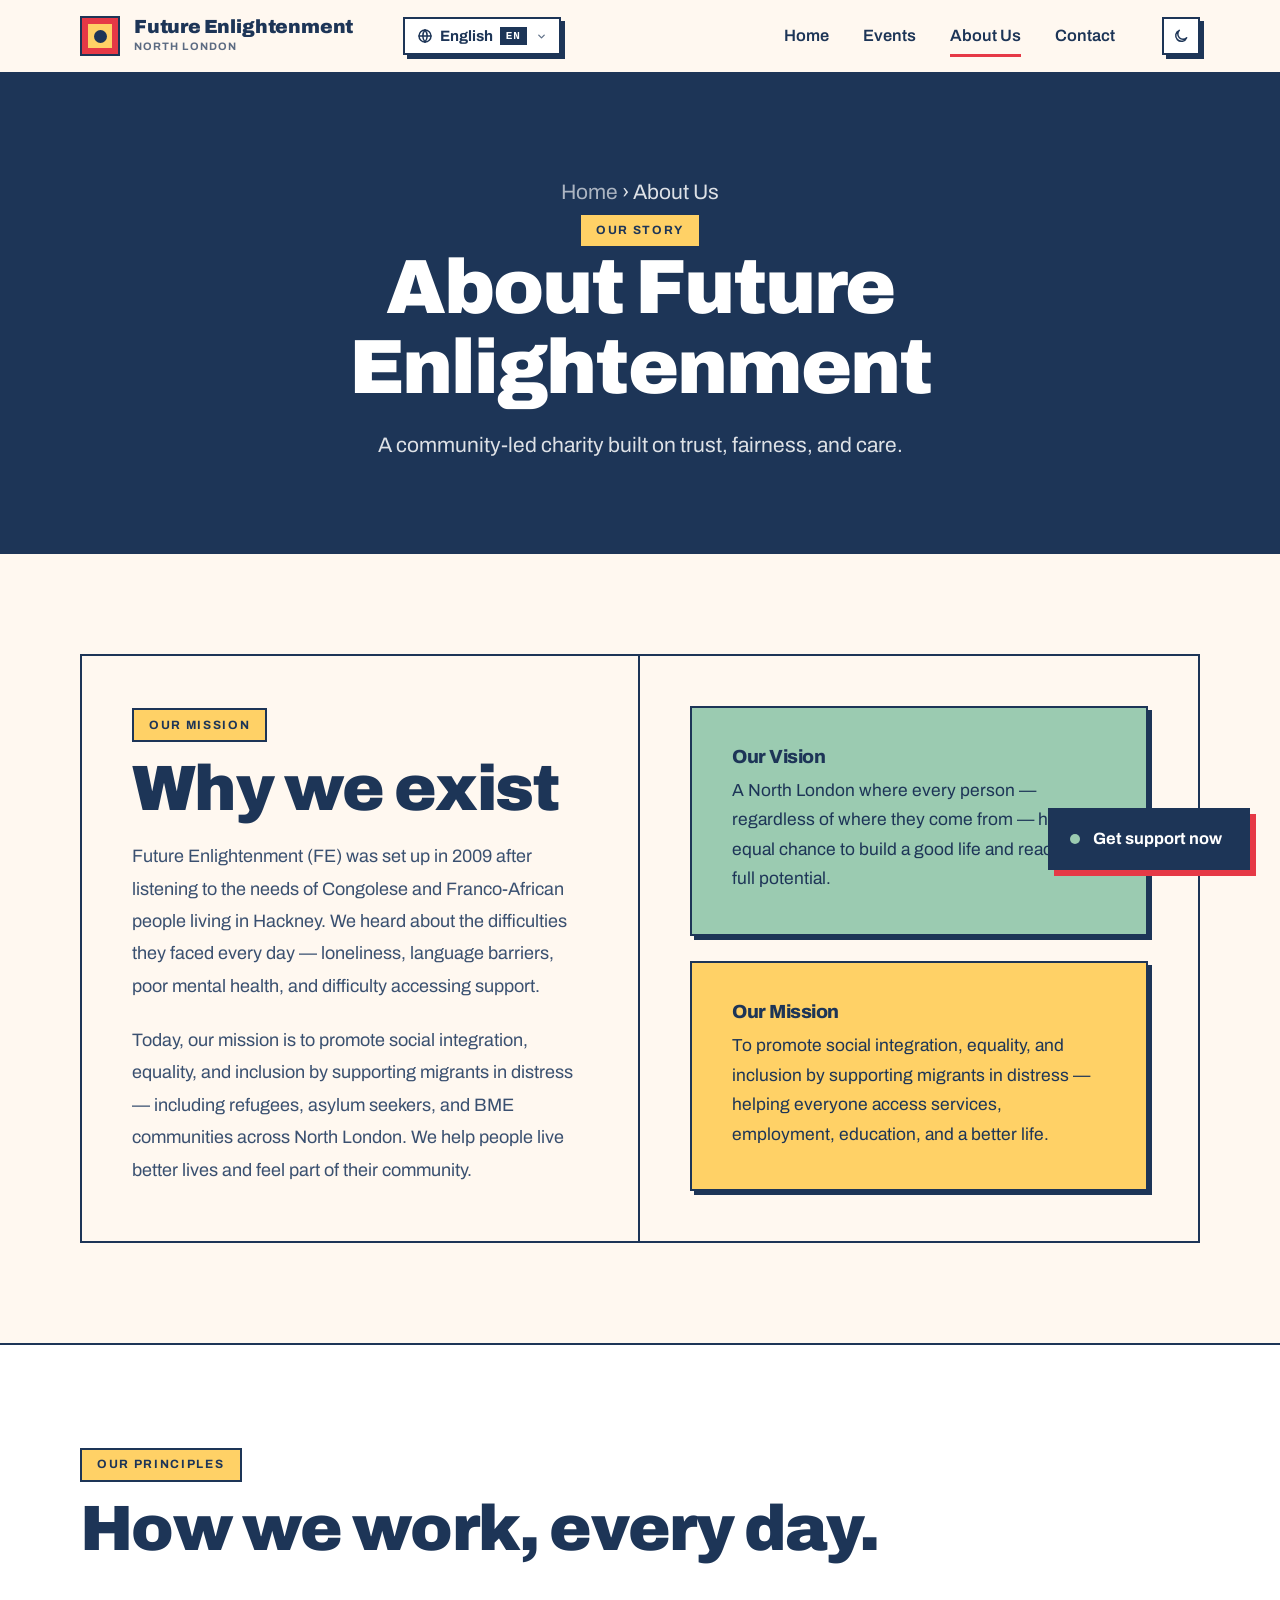
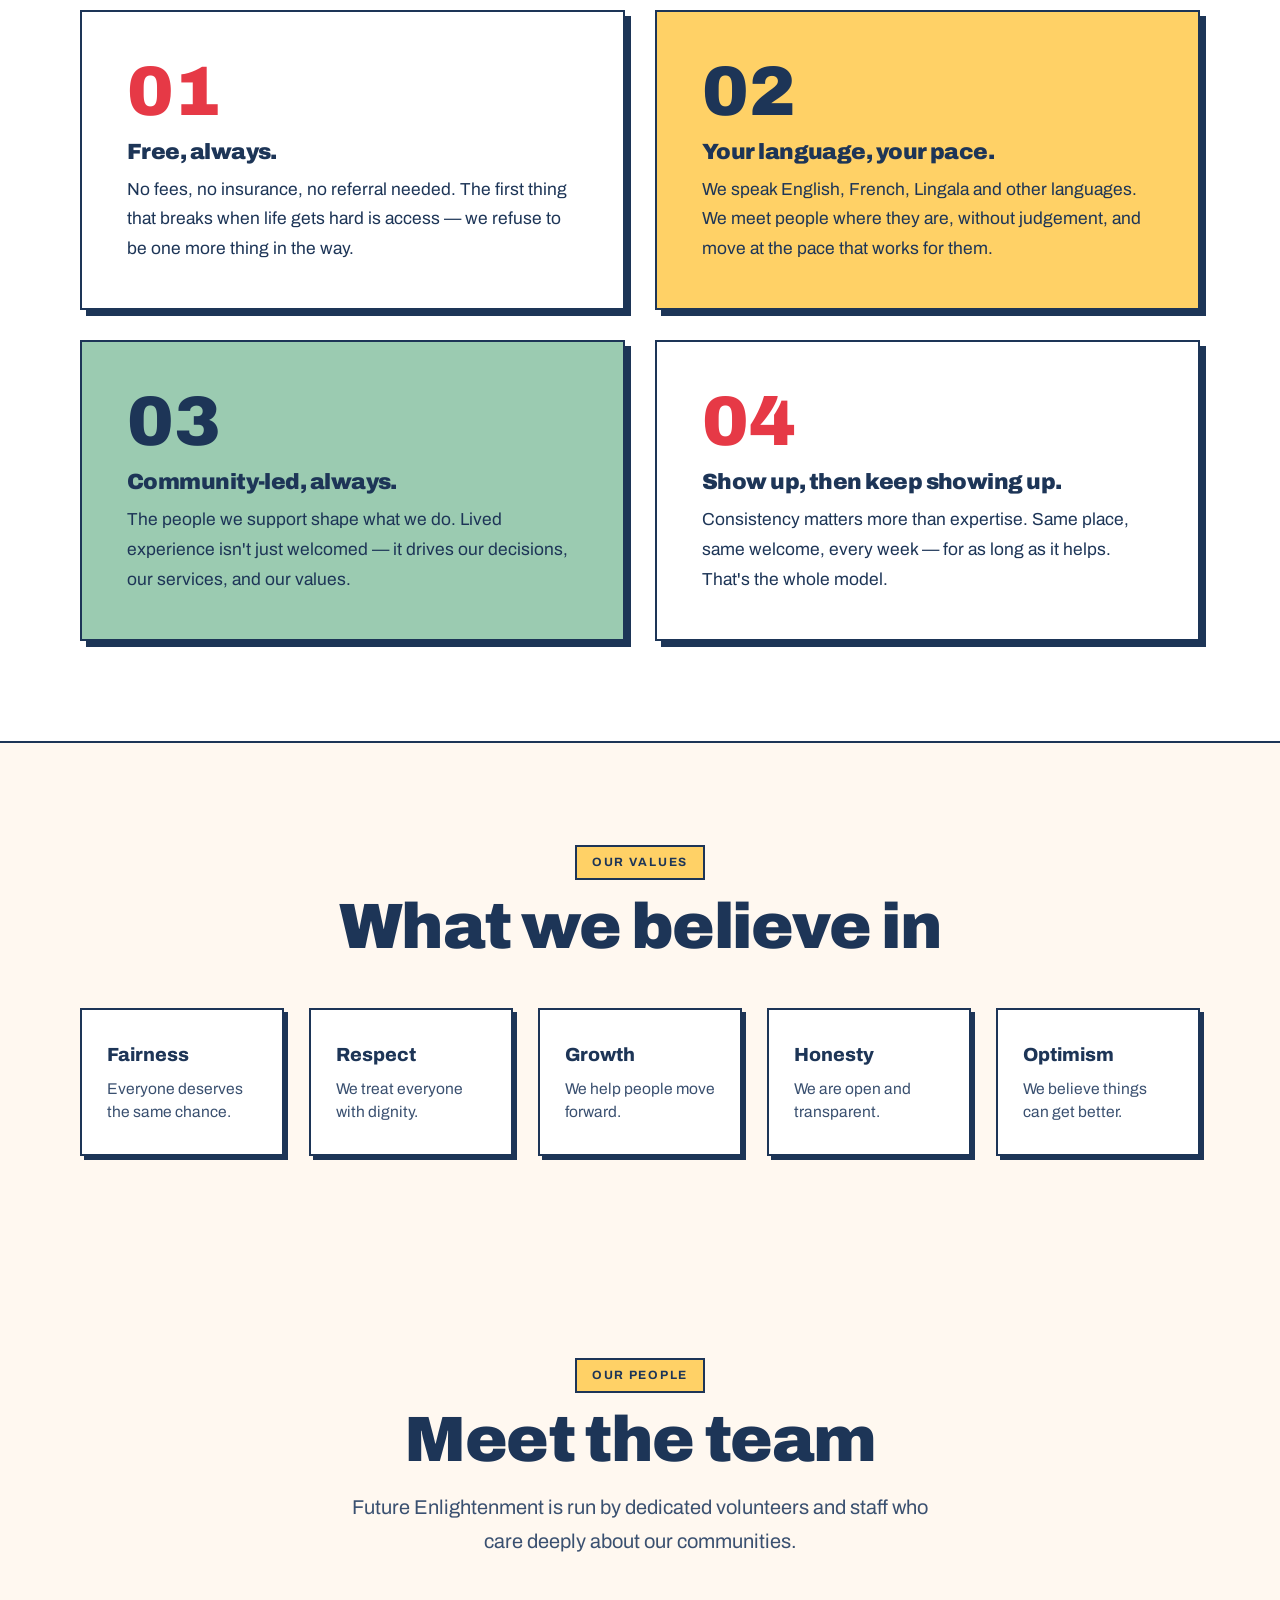
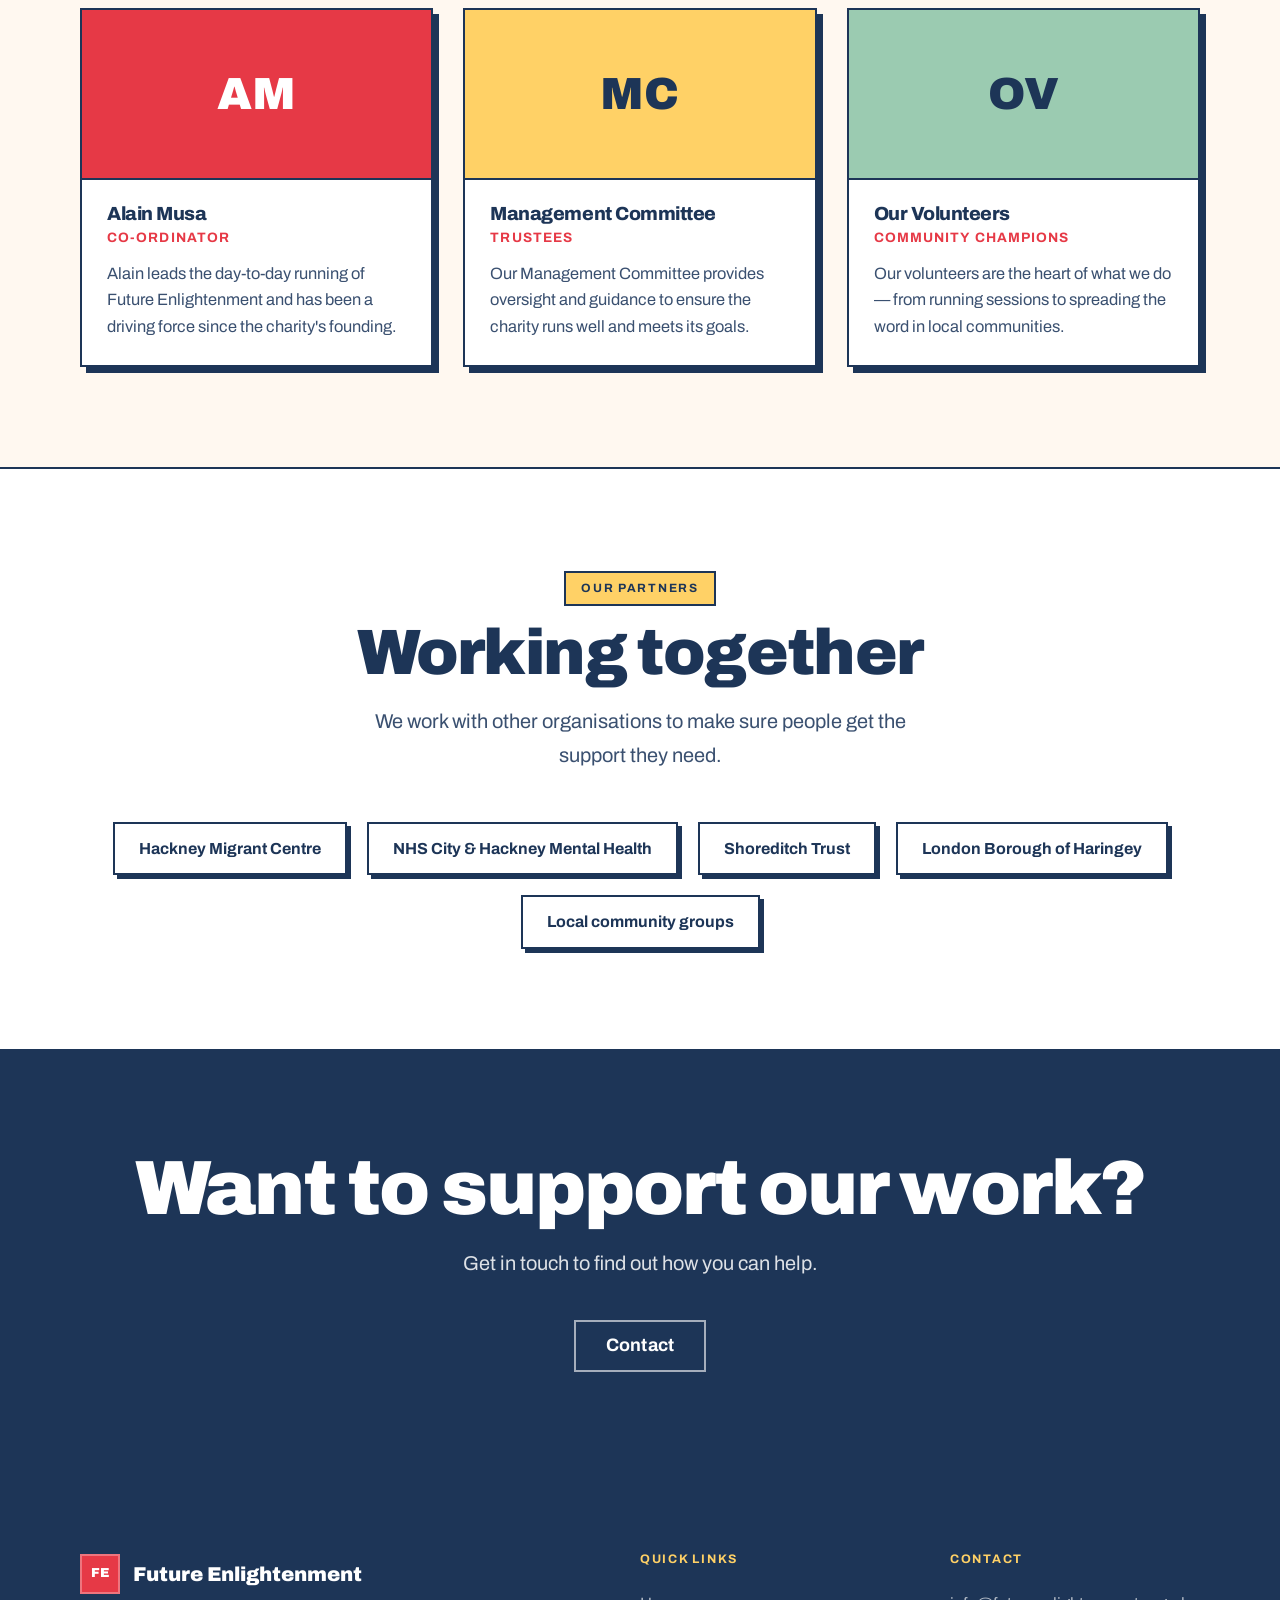
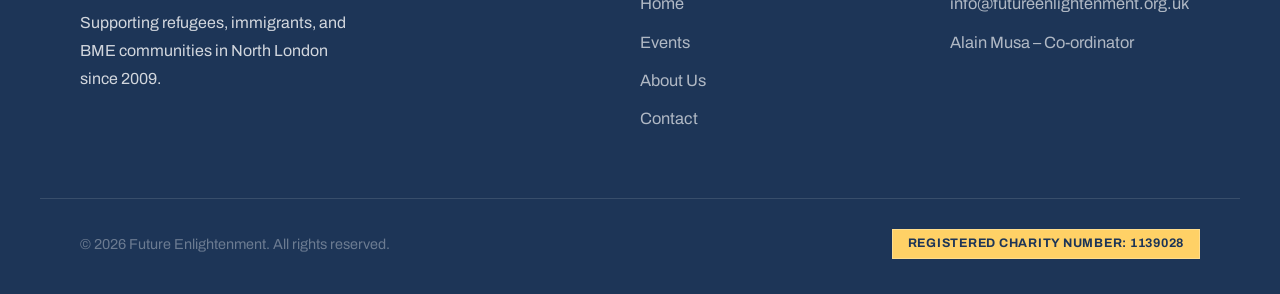
==== commit 01a0c8a6: "Fix mobile horizontal overflow: nav gap, lang panel, sticky button - Reduce .nav-left gap to 0.75rem" ====
--- a/about.html
+++ b/about.html
@@ -8,7 +8,7 @@
   <link rel="preconnect" href="https://fonts.googleapis.com" />
   <link rel="preconnect" href="https://fonts.gstatic.com" crossorigin />
   <link href="https://fonts.googleapis.com/css2?family=Archivo:wght@400;600;700;800;900&display=swap" rel="stylesheet" />
-  <link rel="stylesheet" href="css/style.css?v=4" />
+  <link rel="stylesheet" href="css/style.css?v=5" />
 </head>
 <body>
   <a class="skip-link" href="#main-content">Skip to main content</a>
--- a/css/style.css
+++ b/css/style.css
@@ -45,6 +45,7 @@
   color: var(--ink);
   line-height: 1.6;
   -webkit-font-smoothing: antialiased;
+  overflow-x: hidden;
 }
 img { max-width: 100%; display: block; }
 a { color: inherit; }
@@ -171,7 +172,7 @@
   gap: 1.5rem; min-height: 72px;
 }
 .nav-left {
-  display: flex; align-items: center; gap: 0.65rem; flex-shrink: 0;
+  display: flex; align-items: center; gap: 2.5rem; flex-shrink: 0;
 }
 .nav-brand {
   display: flex; align-items: center; gap: 0.7rem;
@@ -367,10 +368,11 @@
   }
   .nav-link::after { display: none; }
   .nav-hamburger { display: inline-flex; }
+  .nav-left { gap: 0.75rem; }
   /* Compact lang trigger on mobile: hide native label */
   .lang-native { display: none; }
   .lang-trigger { padding: 0 10px; gap: 6px; }
-  .lang-panel { left: 0; right: auto; min-width: 260px; }
+  .lang-panel { right: 0; left: auto; min-width: 260px; max-width: calc(100vw - 1.25rem); }
   .lang-banner-text { min-width: 0; flex: 1 1 100%; order: 2; }
   .lang-banner-actions { flex-wrap: wrap; }
 }
@@ -1268,7 +1270,7 @@
   100% { box-shadow: 0 0 0 0 rgba(155,203,177,0); }
 }
 @media (max-width: 600px) {
-  .sticky-help { right: 1rem; bottom: 1rem; font-size: 0.78rem; }
+  .sticky-help { right: 1rem; bottom: 1rem; font-size: 0.78rem; max-width: calc(100vw - 2rem); box-sizing: border-box; }
 }
 
 /* ==============================================
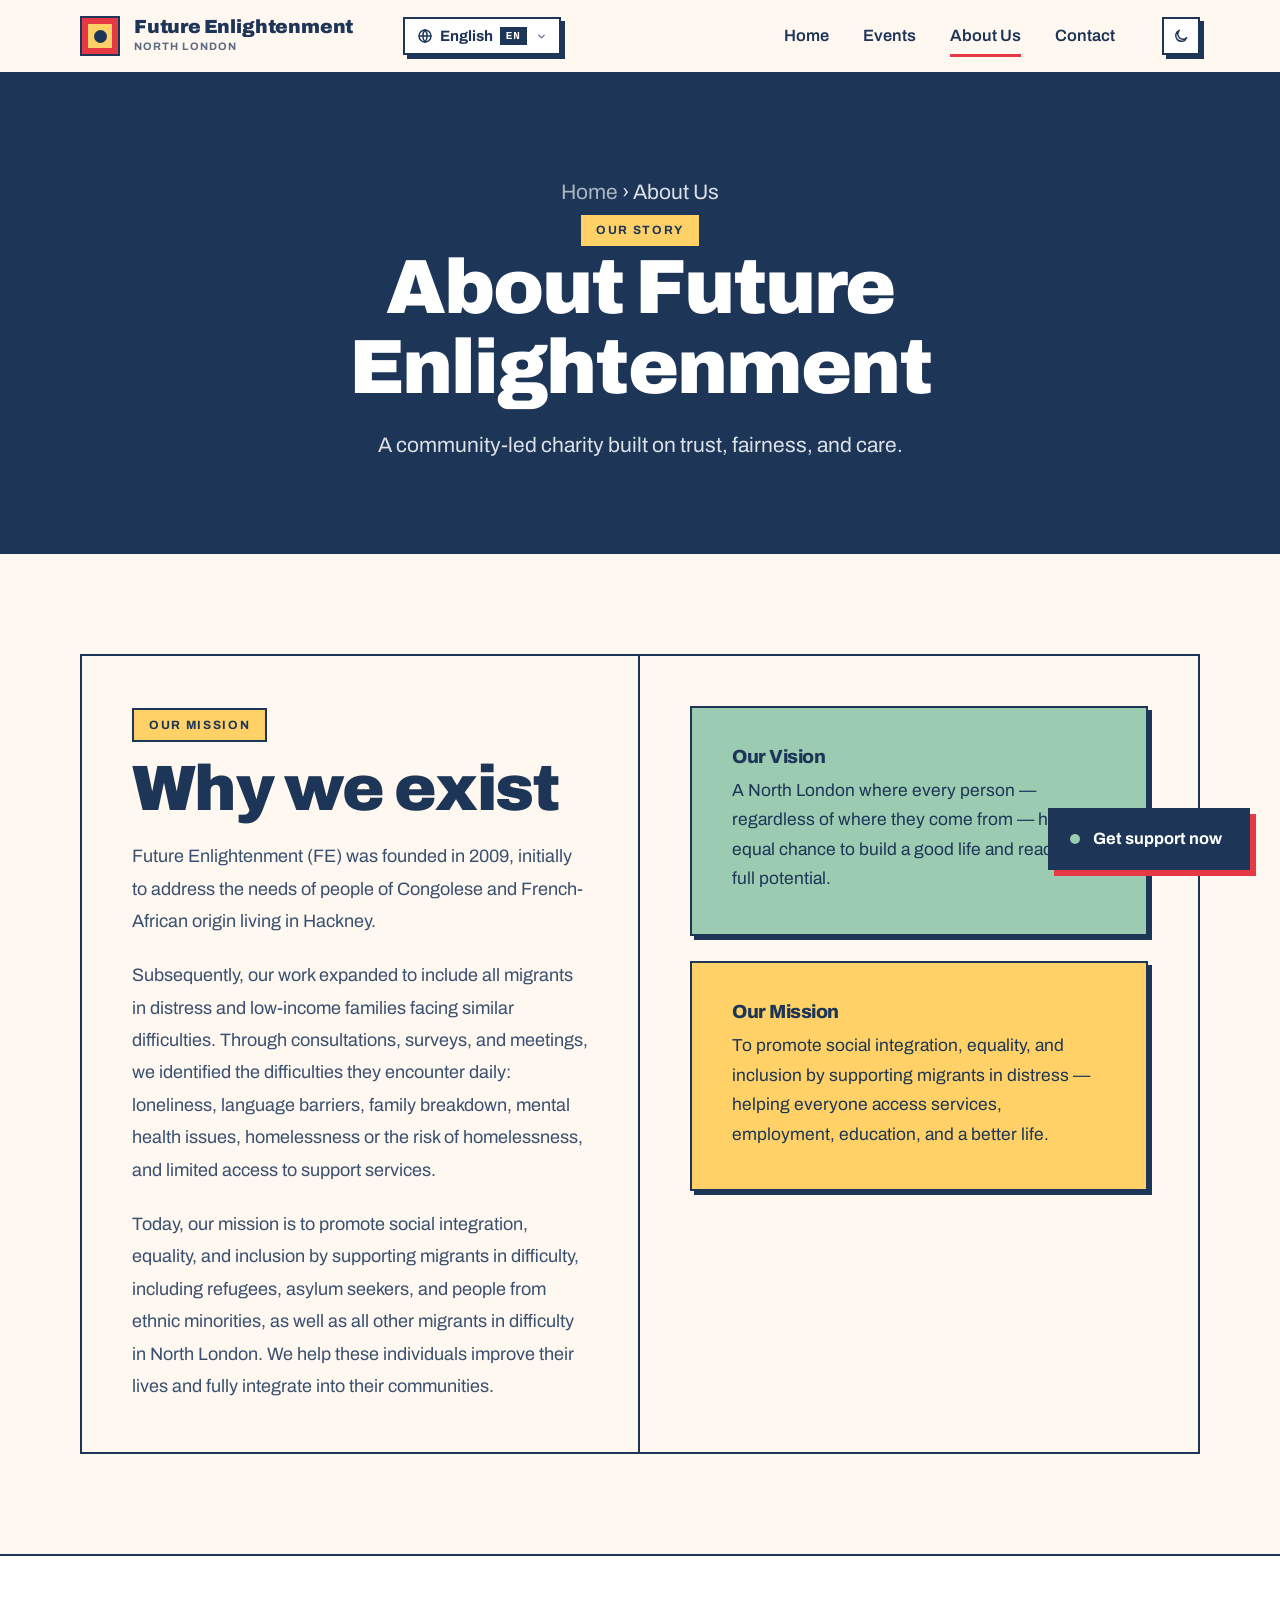
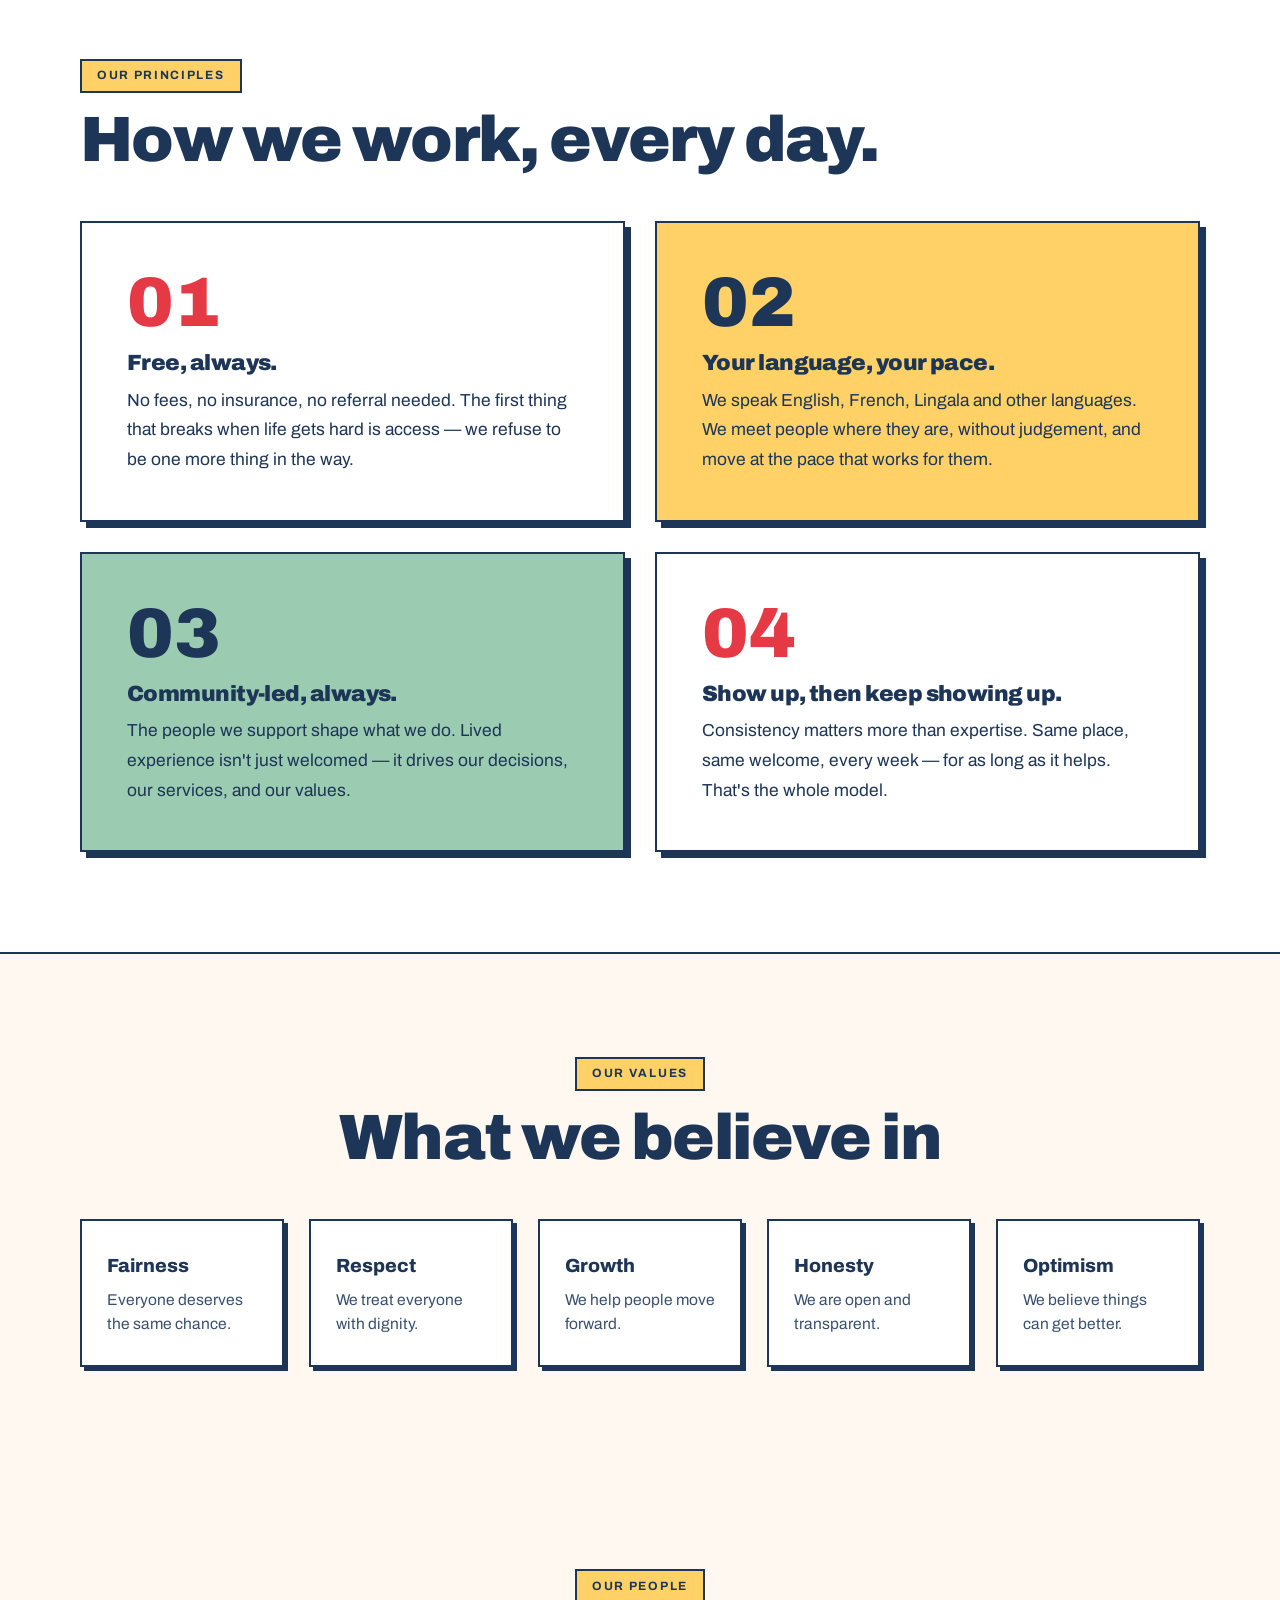
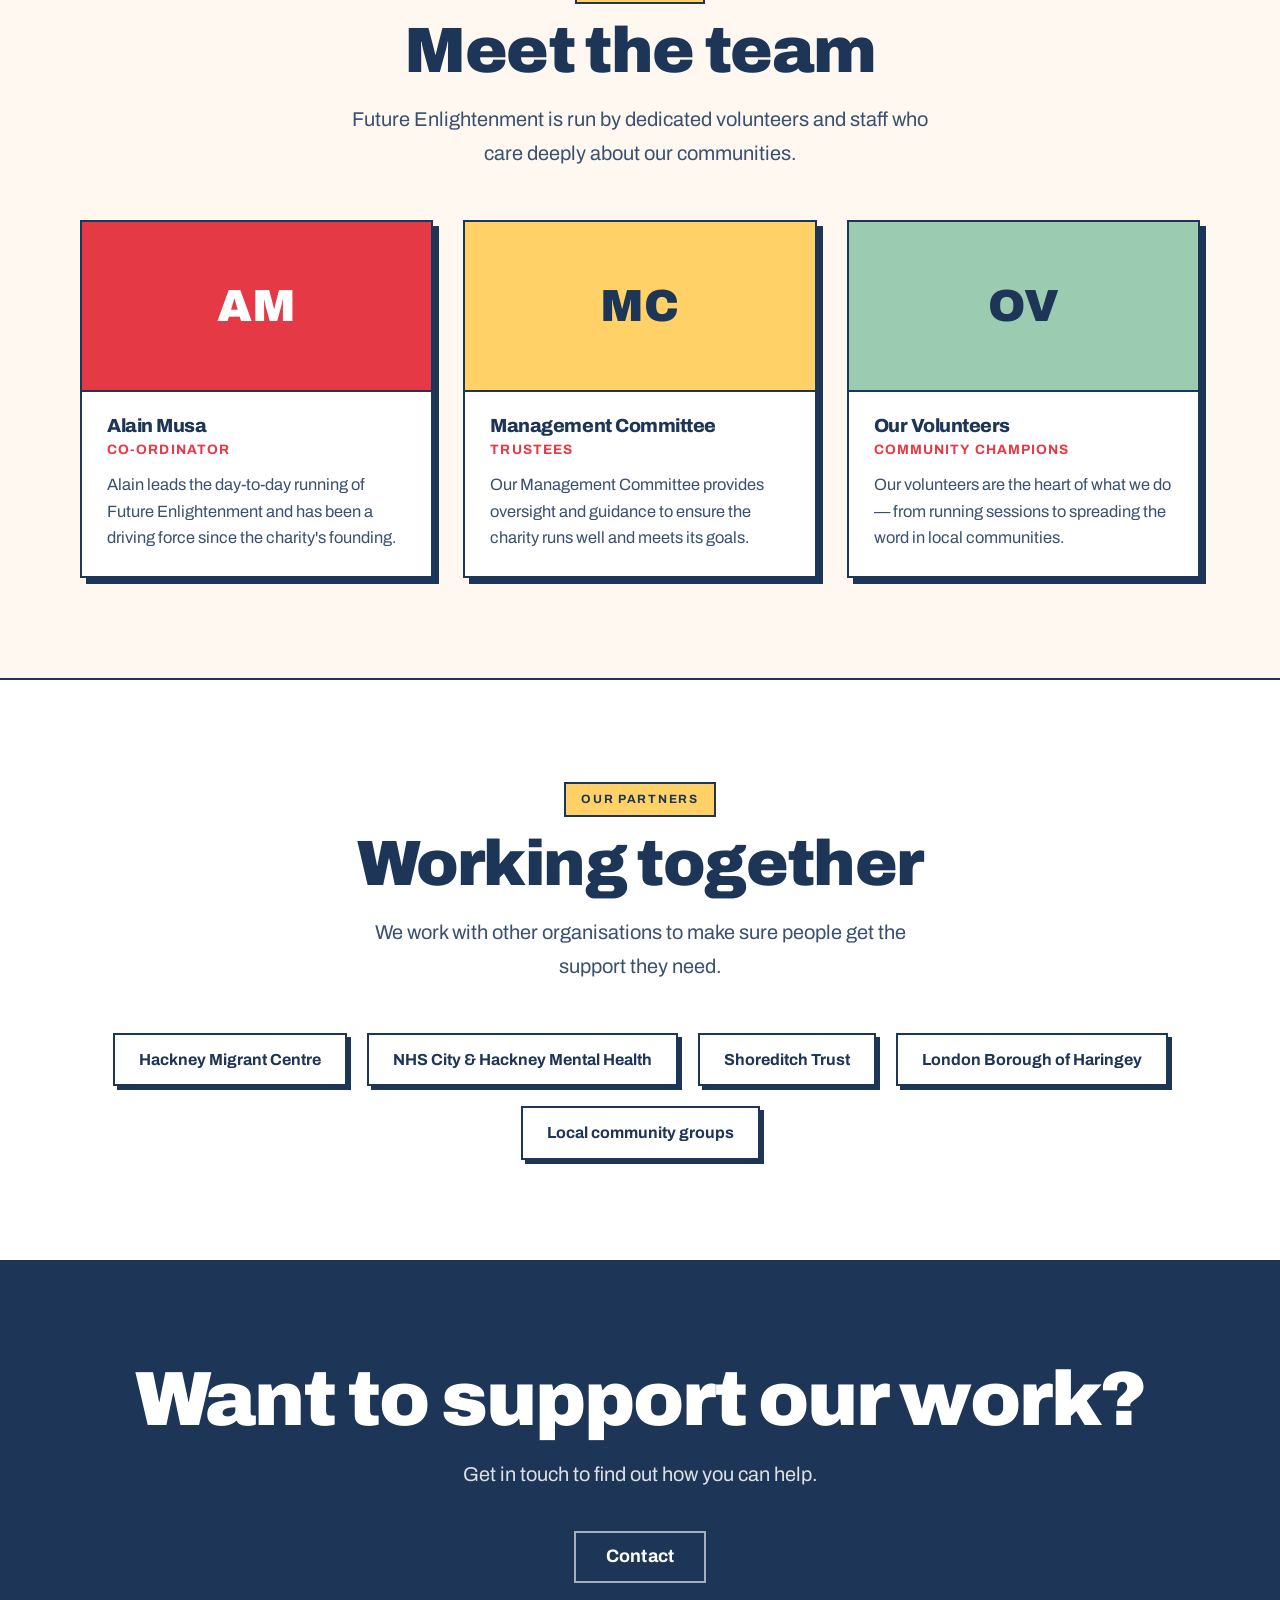
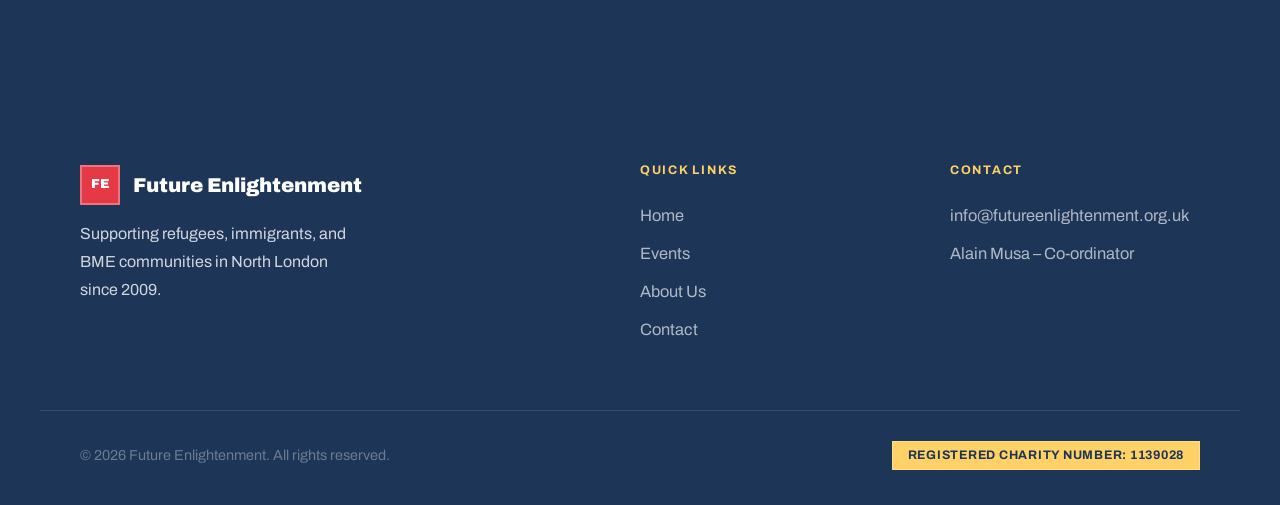
==== commit 02f58afd: "Add Enfield borough and update Why We Exist section with client copy - Add Enfield as 5th borough on" ====
--- a/about.html
+++ b/about.html
@@ -8,7 +8,7 @@
   <link rel="preconnect" href="https://fonts.googleapis.com" />
   <link rel="preconnect" href="https://fonts.gstatic.com" crossorigin />
   <link href="https://fonts.googleapis.com/css2?family=Archivo:wght@400;600;700;800;900&display=swap" rel="stylesheet" />
-  <link rel="stylesheet" href="css/style.css?v=5" />
+  <link rel="stylesheet" href="css/style.css?v=8" />
 </head>
 <body>
   <a class="skip-link" href="#main-content">Skip to main content</a>
@@ -112,8 +112,9 @@
           <div>
             <span class="section-eyebrow" data-i18n="about_mission_label">Our Mission</span>
             <h2 class="section-title" id="mission-heading" data-i18n="about_mission_title">Why we exist</h2>
-            <p style="color:var(--ink-soft);margin-bottom:1.1rem;line-height:1.8;font-size:0.9rem;" data-i18n="about_mission_text1">Future Enlightenment (FE) was set up in 2009 after listening to the needs of Congolese and Franco-African people living in Hackney. We heard about the difficulties they faced every day — loneliness, language barriers, poor mental health, and difficulty accessing support.</p>
-            <p style="color:var(--ink-soft);line-height:1.8;font-size:0.9rem;" data-i18n="about_mission_text2">Today, we work across North London to help vulnerable and disadvantaged people — whatever their background — to live better lives and feel part of their community.</p>
+            <p style="color:var(--ink-soft);margin-bottom:1.1rem;line-height:1.8;font-size:0.9rem;" data-i18n="about_mission_text1">Future Enlightenment (FE) was founded in 2009, initially to address the needs of people of Congolese and French-African origin living in Hackney.</p>
+            <p style="color:var(--ink-soft);margin-bottom:1.1rem;line-height:1.8;font-size:0.9rem;" data-i18n="about_mission_text2">Subsequently, our work expanded to include all migrants in distress and low-income families facing similar difficulties. Through consultations, surveys, and meetings, we identified the difficulties they encounter daily: loneliness, language barriers, family breakdown, mental health issues, homelessness or the risk of homelessness, and limited access to support services.</p>
+            <p style="color:var(--ink-soft);line-height:1.8;font-size:0.9rem;" data-i18n="about_mission_text3">Today, our mission is to promote social integration, equality, and inclusion by supporting migrants in difficulty, including refugees, asylum seekers, and people from ethnic minorities, as well as all other migrants in difficulty in North London. We help these individuals improve their lives and fully integrate into their communities.</p>
           </div>
           <div style="display:flex;flex-direction:column;gap:1.25rem;">
             <div style="background:var(--mint);border:2px solid var(--ink);padding:2rem;box-shadow:var(--sh-sm);color:var(--on-warm);">
--- a/css/style.css
+++ b/css/style.css
@@ -38,7 +38,7 @@
 
 /* ---- RESET ---- */
 *, *::before, *::after { box-sizing: border-box; margin: 0; padding: 0; }
-html { scroll-behavior: smooth; font-size: 20px; }
+html { scroll-behavior: smooth; font-size: 20px; overflow-x: hidden; }
 body {
   font-family: var(--font-b);
   background: var(--bg);
@@ -368,13 +368,16 @@
   }
   .nav-link::after { display: none; }
   .nav-hamburger { display: inline-flex; }
-  .nav-left { gap: 0.75rem; }
+  .nav-left { gap: 0.75rem; flex-shrink: 1; min-width: 0; }
   /* Compact lang trigger on mobile: hide native label */
   .lang-native { display: none; }
   .lang-trigger { padding: 0 10px; gap: 6px; }
-  .lang-panel { right: 0; left: auto; min-width: 260px; max-width: calc(100vw - 1.25rem); }
+  .lang-panel { position: fixed; top: 72px; left: 0; right: 0; min-width: auto; max-width: none; }
   .lang-banner-text { min-width: 0; flex: 1 1 100%; order: 2; }
   .lang-banner-actions { flex-wrap: wrap; }
+}
+@media (max-width: 540px) {
+  .brand-name-wrap { display: none; }
 }
 @media (max-width: 640px) {
   .main-nav { padding: 0 1.25rem; }
@@ -483,10 +486,10 @@
 }
 @media (max-width: 720px) {
   .stats-grid { grid-template-columns: 1fr 1fr; }
-  .stat-item { border-right: none; border-bottom: 2px solid var(--ink); }
+  .stat-item { border-right: none; border-bottom: 2px solid var(--ink); padding: 1.25rem 1rem; }
   .stat-item:nth-child(odd) { border-right: 2px solid var(--ink); }
   .stat-item:nth-last-child(-n+2) { border-bottom: none; }
-  .stat-number { font-size: 2rem; }
+  .stat-number { font-size: clamp(1.2rem, 5vw, 2rem); word-break: break-word; overflow-wrap: break-word; }
 }
 
 /* ==============================================
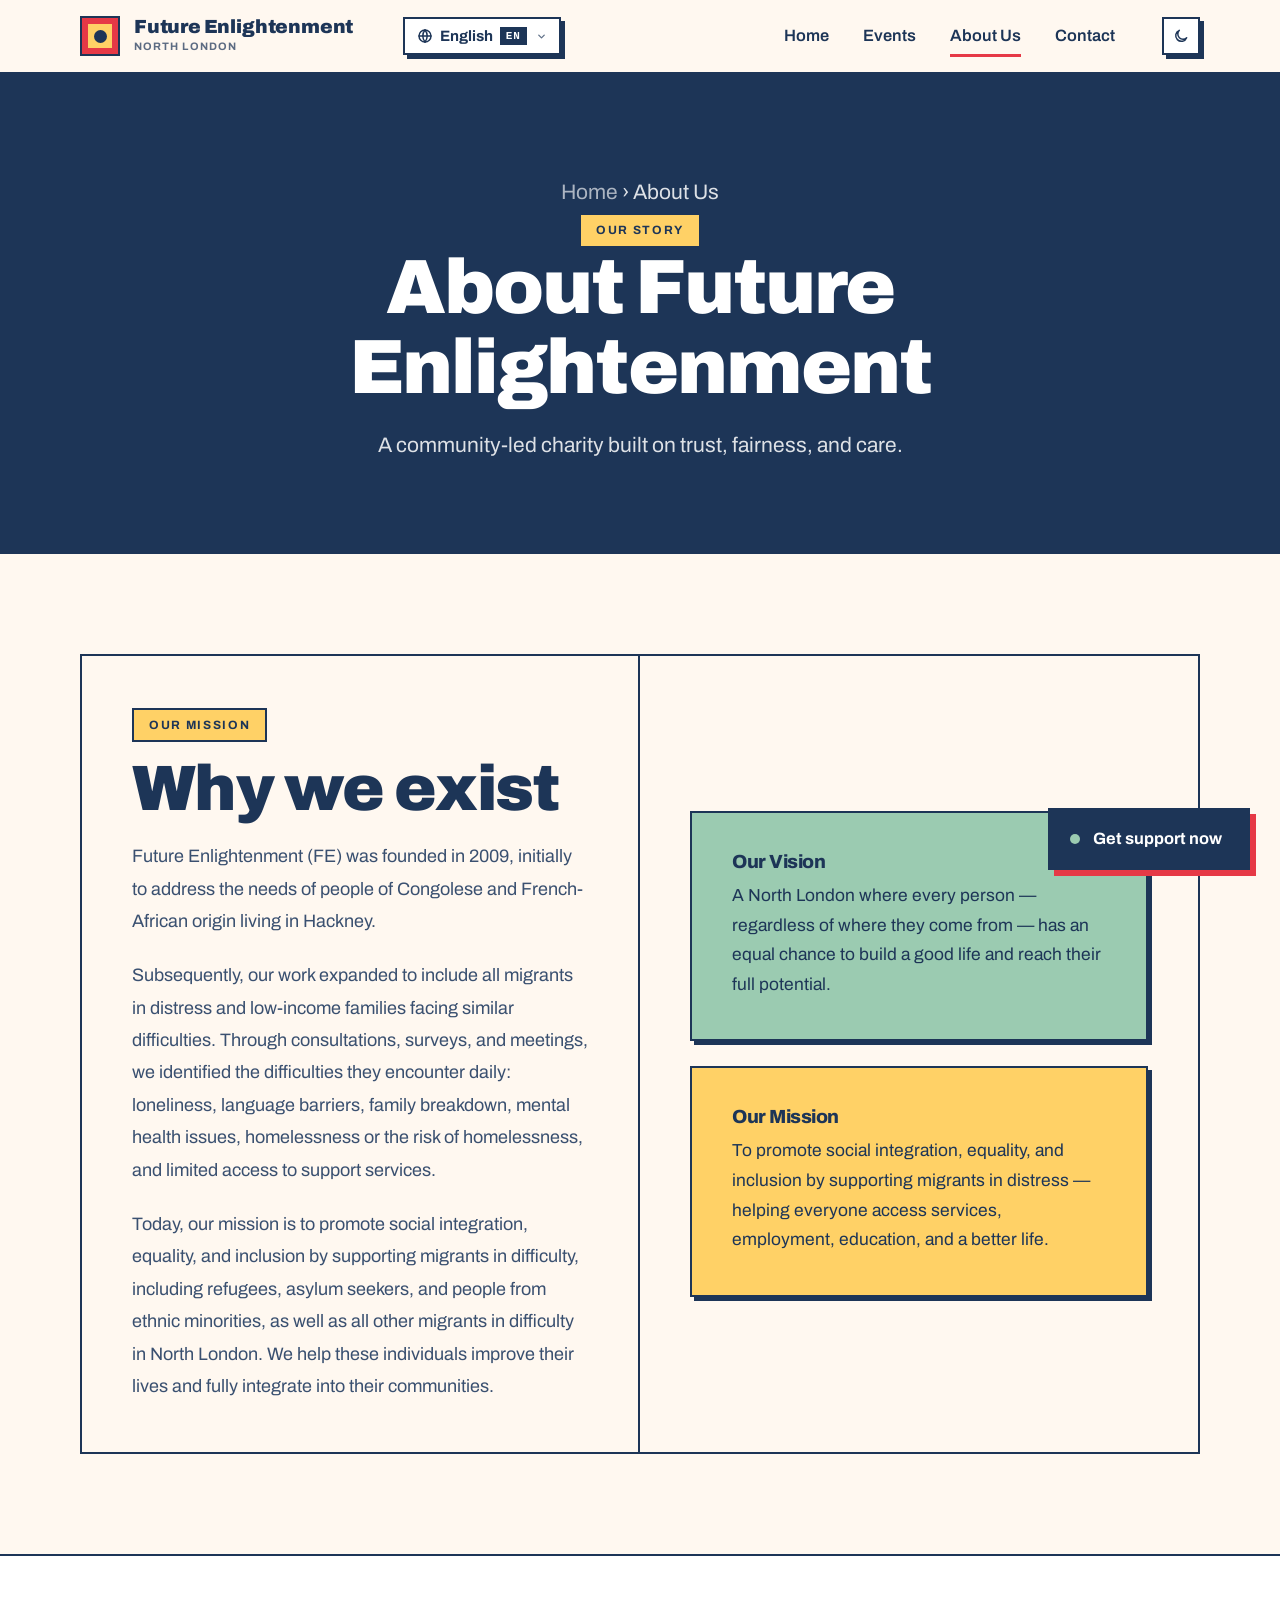
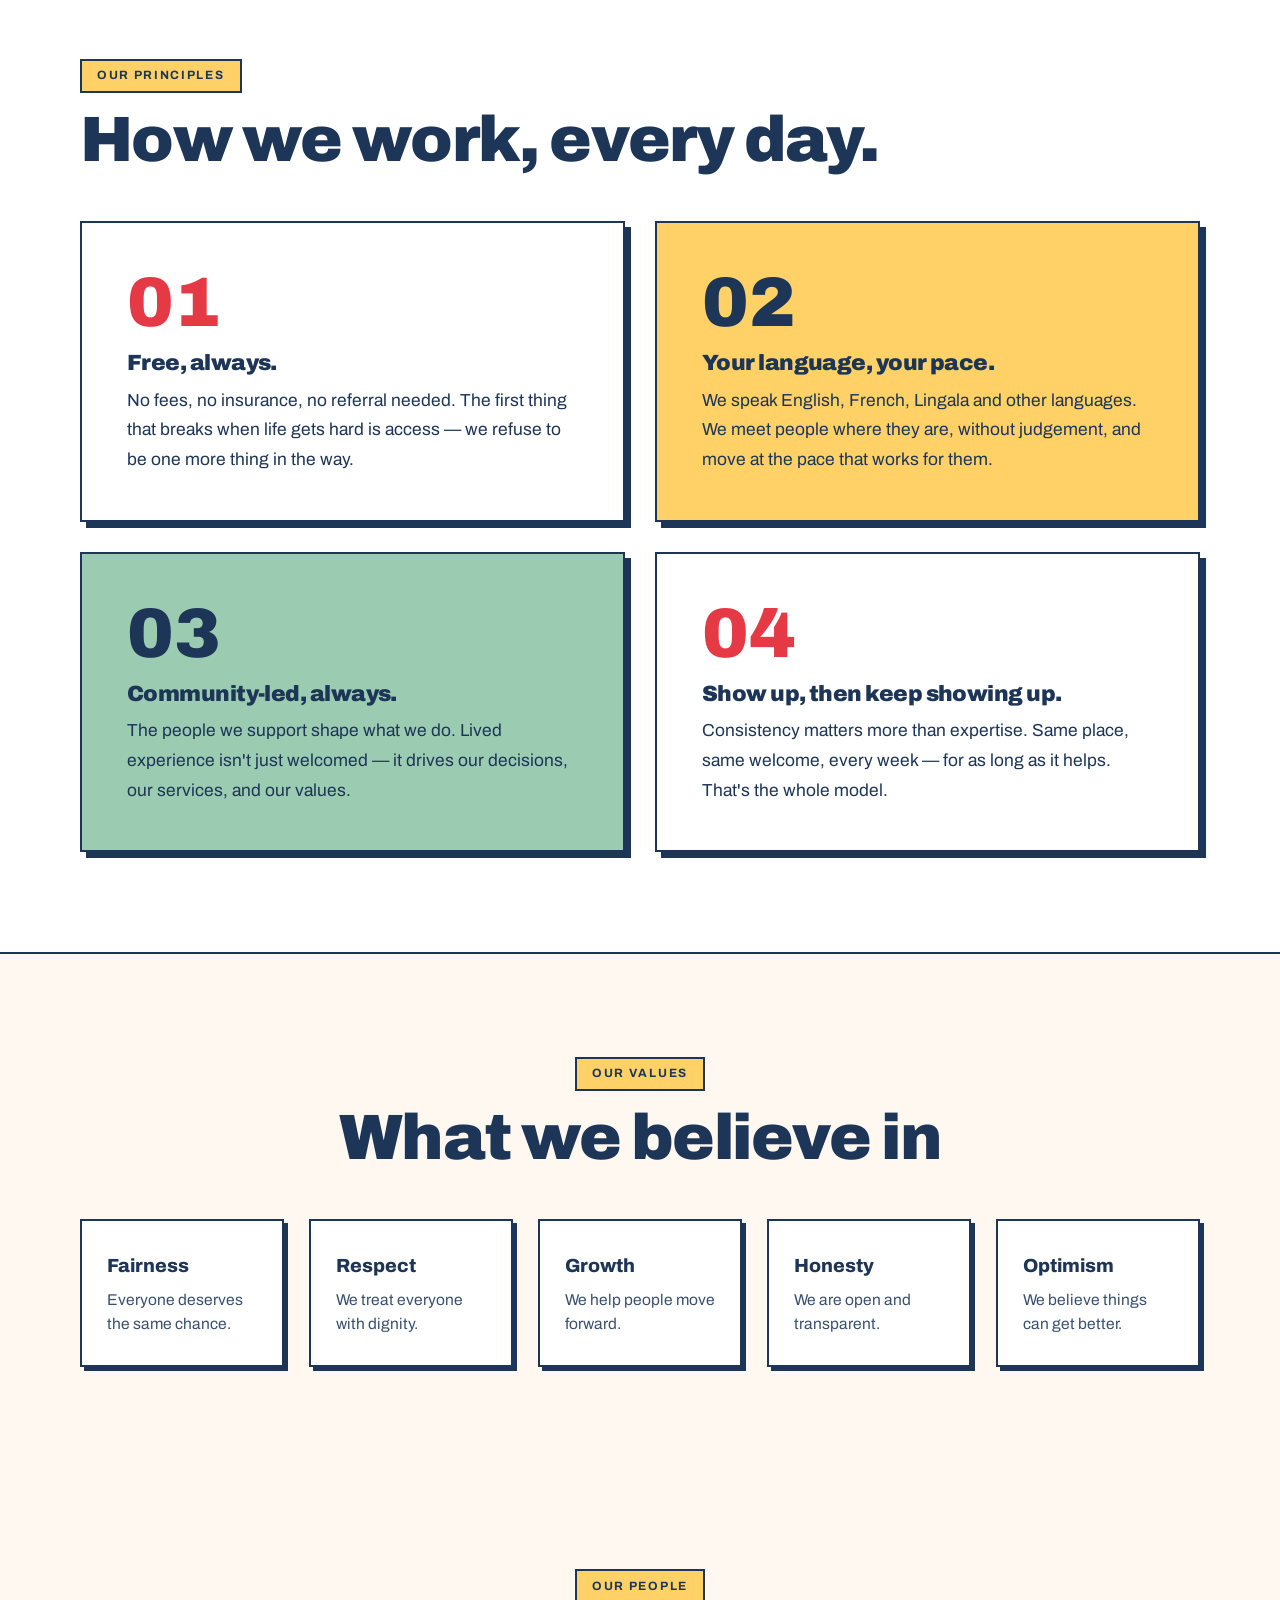
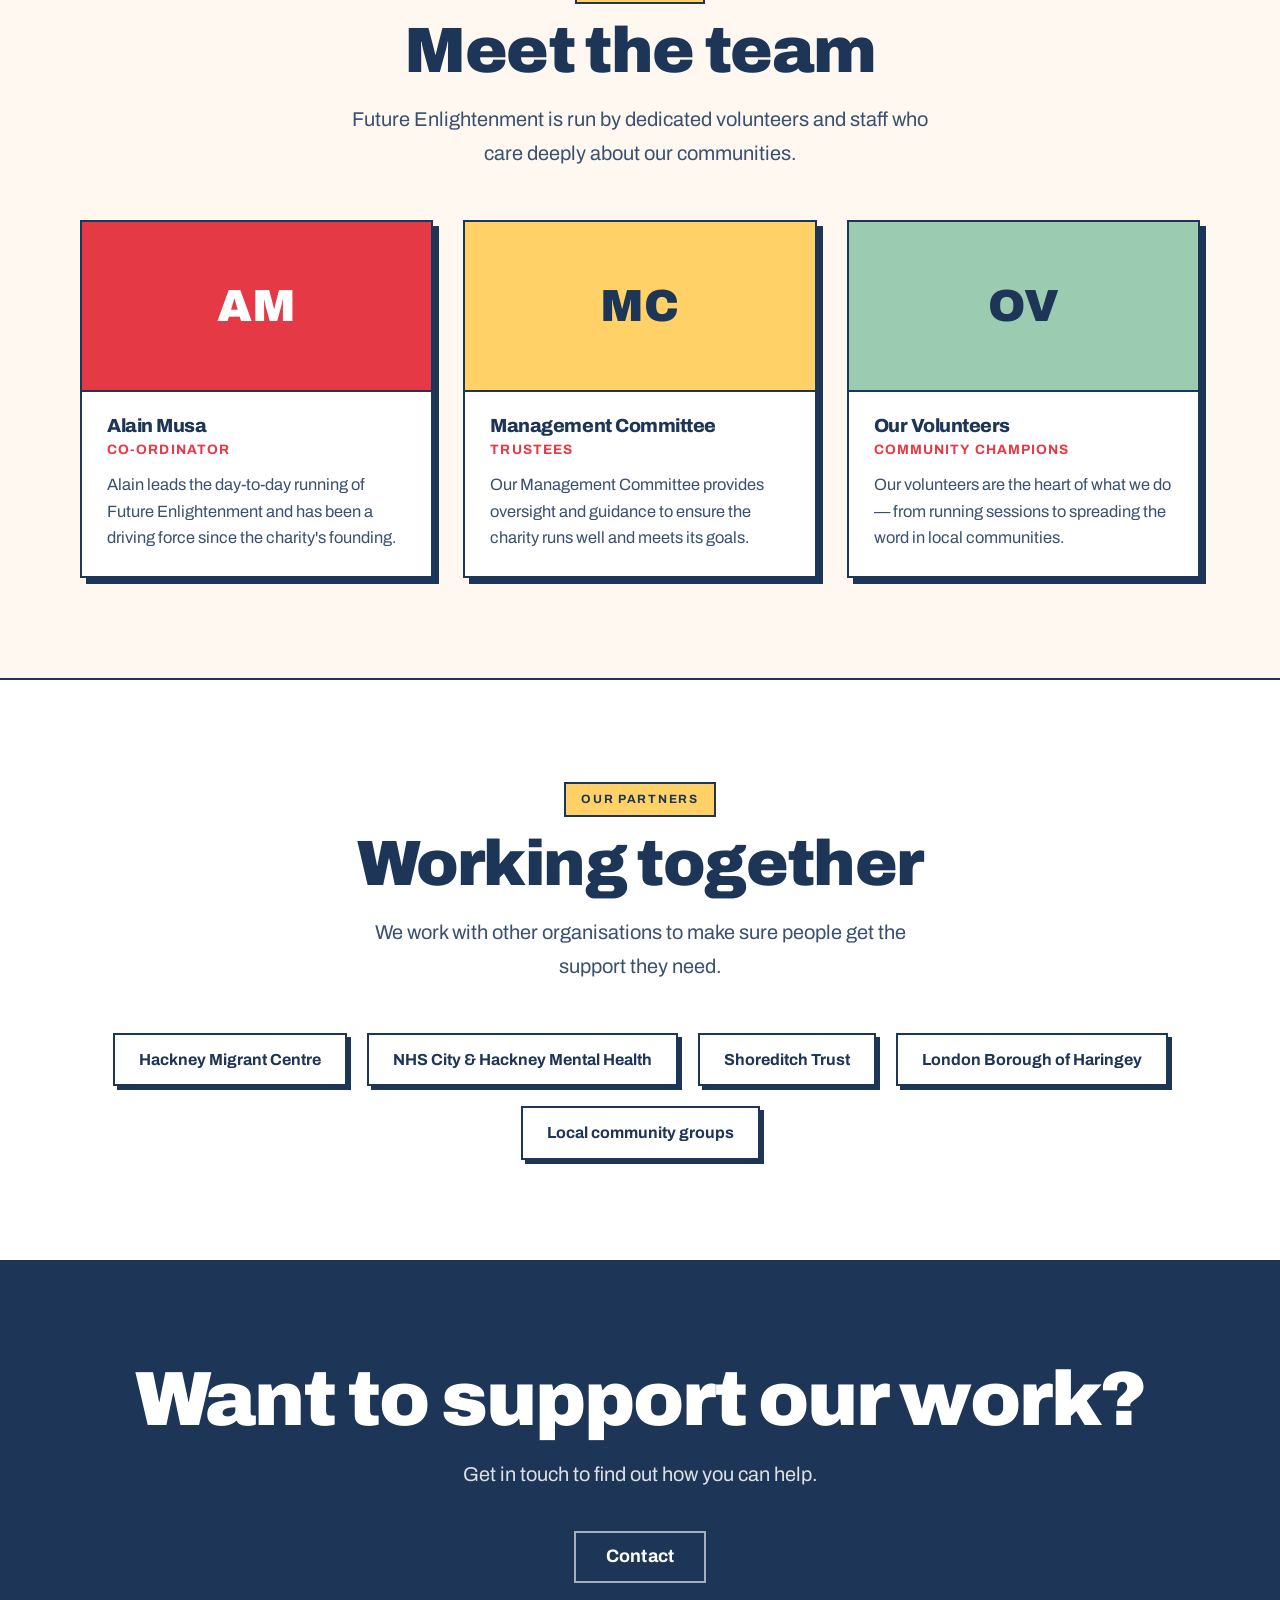
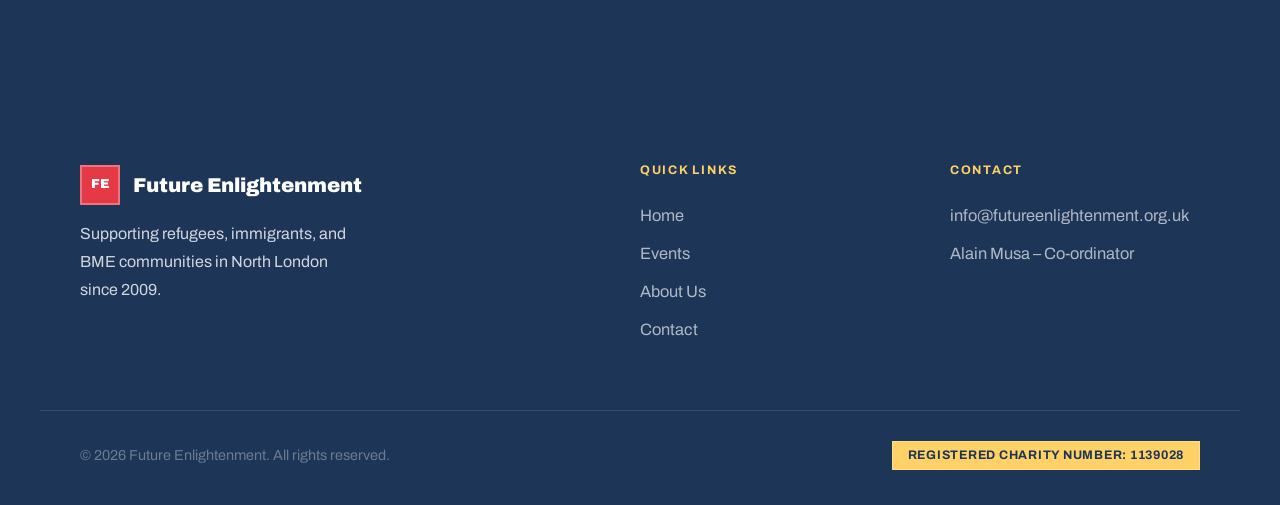
==== commit df55f4bd: "Center vision/mission cards vertically in Why We Exist section Co-Authored-By: Claude Sonnet 4.6 <no" ====
--- a/about.html
+++ b/about.html
@@ -116,7 +116,7 @@
             <p style="color:var(--ink-soft);margin-bottom:1.1rem;line-height:1.8;font-size:0.9rem;" data-i18n="about_mission_text2">Subsequently, our work expanded to include all migrants in distress and low-income families facing similar difficulties. Through consultations, surveys, and meetings, we identified the difficulties they encounter daily: loneliness, language barriers, family breakdown, mental health issues, homelessness or the risk of homelessness, and limited access to support services.</p>
             <p style="color:var(--ink-soft);line-height:1.8;font-size:0.9rem;" data-i18n="about_mission_text3">Today, our mission is to promote social integration, equality, and inclusion by supporting migrants in difficulty, including refugees, asylum seekers, and people from ethnic minorities, as well as all other migrants in difficulty in North London. We help these individuals improve their lives and fully integrate into their communities.</p>
           </div>
-          <div style="display:flex;flex-direction:column;gap:1.25rem;">
+          <div style="display:flex;flex-direction:column;gap:1.25rem;justify-content:center;">
             <div style="background:var(--mint);border:2px solid var(--ink);padding:2rem;box-shadow:var(--sh-sm);color:var(--on-warm);">
               <h3 style="font-size:0.95rem;font-weight:800;margin-bottom:0.5rem;" data-i18n="about_vision_title">Our Vision</h3>
               <p style="font-size:0.87rem;line-height:1.7;" data-i18n="about_vision_text">A North London where every person — regardless of where they come from — has an equal chance to build a good life and reach their full potential.</p>
